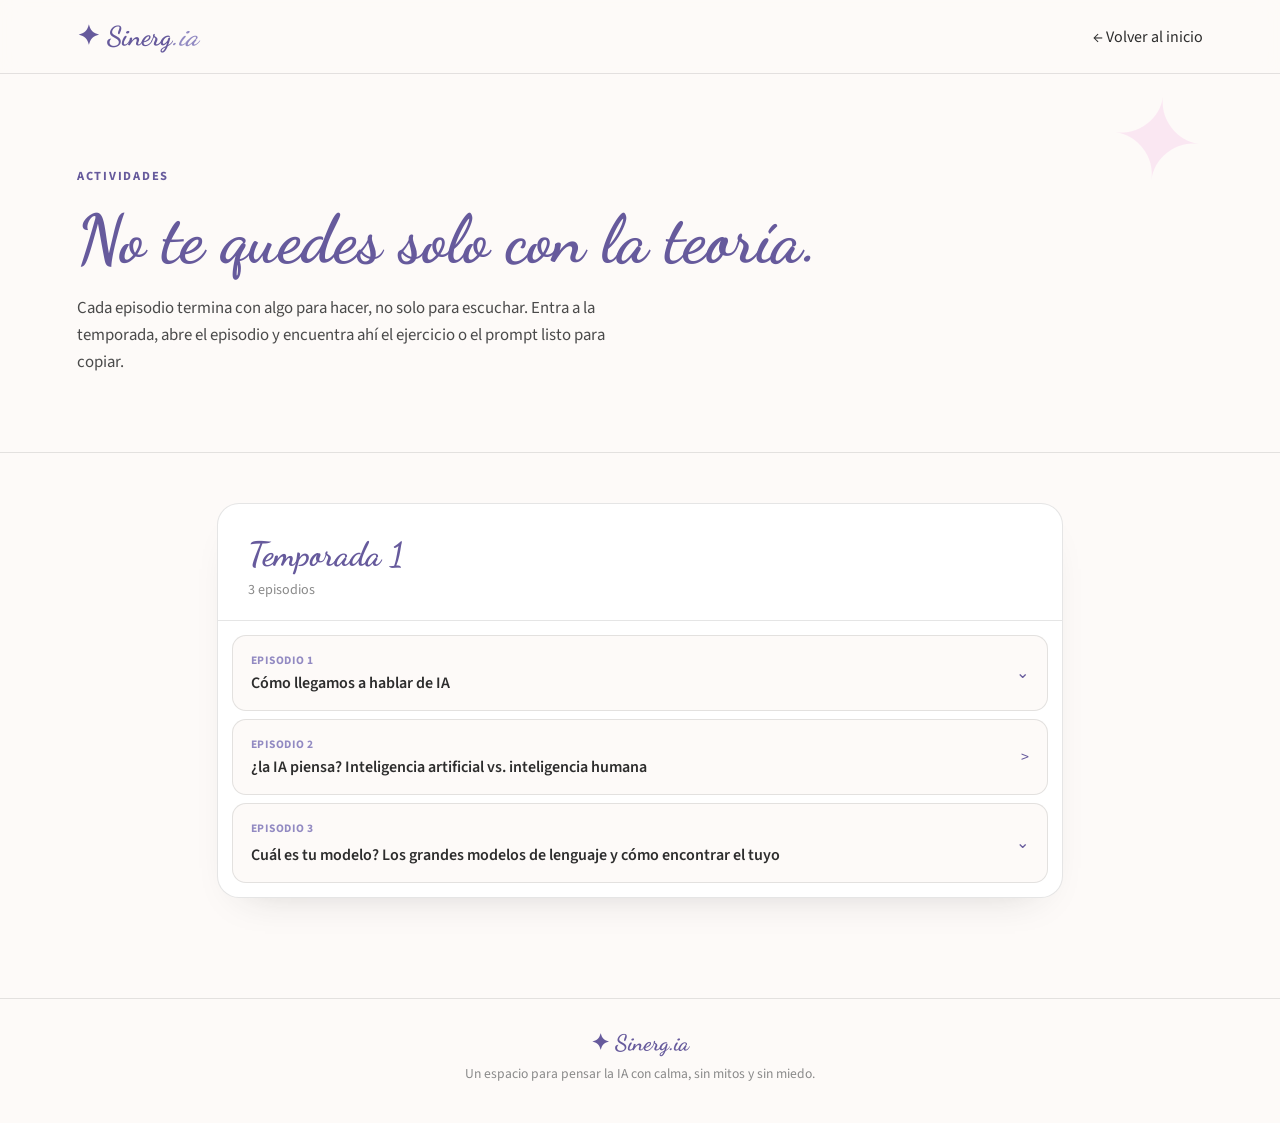
==== actividades/index.html @ cfc90977 "Se agrego episodio T1E3 + Timer Lock" ====
<!DOCTYPE html>
<html lang="es">

<head>
  <meta charset="UTF-8">
  <meta name="viewport" content="width=device-width, initial-scale=1.0">
  <title>Actividades — SINERG.ia</title>
  <meta name="description"
    content="Las actividades prácticas de cada episodio de SINERG.ia: prompts, ejercicios y retos para llevar la IA a tu día a día.">
  <link rel="apple-touch-icon" sizes="180x180" href="/assets/favicon/apple-touch-icon.png">
  <link rel="icon" type="image/png" sizes="32x32" href="/assets/favicon/favicon-32x32.png">
  <link rel="icon" type="image/png" sizes="16x16" href="/assets/favicon/favicon-16x16.png">
  <link rel="manifest" href="/assets/favicon/site.webmanifest">
  <link rel="preconnect" href="https://fonts.googleapis.com">
  <link rel="preconnect" href="https://fonts.gstatic.com" crossorigin>
  <link
    href="https://fonts.googleapis.com/css2?family=Dancing+Script:wght@600;700&family=Source+Sans+3:wght@400;500;600;700&display=swap"
    rel="stylesheet">
  <link rel="stylesheet" href="/css/actividades.css">
  <link rel="stylesheet" href="/css/assets.css">
</head>

<body>

  <header>
    <a href="https://lasinergia.com.co/" class="logo">✦ Sinerg<em>.ia</em></a>
    <div class="navlinks">
      <a href="https://lasinergia.com.co/" class="back">← Volver al inicio</a>
    </div>
  </header>

  <section class="hero">
    <span class="eyebrow">Actividades</span>
    <h1>No te quedes solo con la teoría.</h1>
    <p>Cada episodio termina con algo para hacer, no solo para escuchar. Entra a la temporada, abre el episodio y
      encuentra ahí el ejercicio o el prompt listo para copiar.</p>
  </section>

  <main>
    <div class="season-grid">

      <!-- ============ TEMPORADA 1 ============ -->
      <div class="season">
        <div class="season-head">
          <h2 class="season-title">Temporada 1</h2>
          <span class="season-sub">3 episodios</span>
        </div>

        <ul class="episode-list">

          <!-- Episodio 1 -->
          <li class="episode-item">
            <button class="episode-toggle" onclick="toggleEpisode(this)">
              <span>
                <span class="ep-num">Episodio 1</span>
                <span class="ep-name">Cómo llegamos a hablar de IA</span>
              </span>
              <span class="chev">⌄</span>
            </button>
            <div class="episode-body">
              <div class="episode-inner">
                <span class="activity-label">Actividad práctica</span>

                <ol class="step-list">
                  <li>Abre tu modelo de lenguaje favorito: <strong>ChatGPT</strong> o
                    <strong>Gemini</strong>.
                  </li>
                  <li>Copia el prompt de abajo y pégalo en una conversación nueva.</li>
                  <li>Reemplaza <strong>[lista]</strong> con tus tareas reales de hoy o de la semana.</li>
                  <li>Lee la respuesta y quédate con el orden que te propone: empieza por ahí.</li>
                </ol>

                <div class="tool-row">
                  <!-- ESCONDIDO
                  <a class="tool-chip" href="https://claude.ai/" target="_blank" rel="noopener">
                    <span>
                      <img src="/assets/icons/claude.png" alt="Claude-icon">
                    </span>
                    Claude
                  </a>
                  ESCONDIDO -->

                  <a class="tool-chip" href="https://chatgpt.com/" target="_blank" rel="noopener">
                    <span>
                      <img src="/assets/icons/chatgpt.png" alt="ChatGPT-icon">
                    </span>
                    ChatGPT
                  </a>

                  <a class="tool-chip" href="https://gemini.google.com/" target="_blank" rel="noopener">
                    <span>
                      <img src="/assets/icons/gemini.png" alt="Gemini-icon">
                    </span>
                    Gemini
                  </a>
                </div>

                <div class="prompt-box">
                  <span id="prompt1">Actúa como un asistente que me ayuda a organizar mi día.<br>Estas son mis tareas:
                    <span class="ph">[lista]</span>.<br>Ayúdame a ordenarlas, priorizarlas y simplificarlas.</span>
                  <button class="copy-btn" onclick="copyPrompt('prompt1', this)">Copiar prompt</button>
                </div>

                <p class="hint"><b>Tip:</b> entre más concreta sea tu lista (con tiempos, fechas o lugares), más útil va
                  a ser la respuesta.</p>
              </div>
            </div>
          </li>

          <!-- Episodio 2 (placeholder) -->
          <li class="episode-item">
            <a href="/quiz/">
              <button class="episode-toggle">
                <span>
                  <span class="ep-num">Episodio 2</span>
                  <span class="ep-name">¿la IA piensa? Inteligencia artificial vs. inteligencia humana</span>
                </span>
                <span class="chev">></span>
              </button>
              <div class="episode-body">
                <div class="placeholder-text">La actividad se publica junto con el episodio. Próximamente ✦</div>
              </div>
            </a>
          </li>

          <!-- Episodio 3 (placeholder) -->
          <li class="episode-item" data-release="2026-07-2T10:00:00-03:00">
  <button class="episode-toggle" onclick="toggleEpisode(this)">
    <div class="ep-header-info">
      <div class="ep-title-row">
        <span class="ep-num">Episodio 3</span>
        </div>
        <div>
        <span class="ep-name">Cuál es tu modelo? Los grandes modelos de lenguaje y cómo encontrar el tuyo</span>
      </div>
      <div class="release-subtitle">
      Se desbloquea el <span class="release-date-text">...</span>
      </div>
    </div>
    <span class="chev">⌄</span>
  </button>

  <div class="episode-body">
    <div class="episode-inner">
      <span class="activity-label">Actividad práctica</span>

      <ol class="step-list">
        <li>Abre tu modelo de lenguaje favorito:
          <strong>ChatGPT</strong>,
          <strong>Gemini</strong>,
          <strong>Gemini Notebook</strong>,
          <strong>Claude</strong> o
          <strong>Grok</strong>
        </li>
        <li>Copia el prompt de abajo y pégalo en una conversación nueva.</li>
        <li>Reemplaza <strong>[escribe aquí tu profesión u oficio]</strong> con tu profesión u oficio.</li>
        <li>Lee la respuesta y quédate con el orden que te propone: empieza por ahí.</li>
      </ol>

      <div class="tool-row">
        <a class="tool-chip" href="https://chatgpt.com" target="_blank" rel="noopener">
          <span><img src="/assets/icons/chatgpt.png" alt="ChatGPT-icon"></span> ChatGPT
        </a>
        <a class="tool-chip" href="https://gemini.google.com" target="_blank" rel="noopener">
          <span><img src="/assets/icons/gemini.png" alt="Gemini-icon"></span> Gemini
        </a>
        <a class="tool-chip" href="https://notebooklm.google/?hl=es" target="_blank" rel="noopener">
          <span><img src="/assets/icons/geminiNotebook.png" alt="GeminiNotebook-icon"></span> Gemini Notebook
        </a>
        <a class="tool-chip" href="https://claude.ai" target="_blank" rel="noopener">
          <span><img src="/assets/icons/claude.png" alt="Claude-icon"></span> Claude
        </a>
        <a class="tool-chip" href="https://grok.com" target="_blank" rel="noopener">
          <span><img src="/assets/icons/grok.webp" alt="Grok-icon"></span> Grok
        </a>
      </div>

      <div class="prompt-box">
        <span id="prompt2">Me dedico a
          <span class="ph">[escribe aquí tu profesión u oficio]</span>.
          <p>Quiero entender cómo funcionas y cómo puedo utilizarte de manera responsable, especialmente en situaciones relacionadas con mi trabajo.</p>

          <p>Respóndeme con palabras simples, párrafos cortos y ejemplos cotidianos aplicados, cuando sea posible, a mi profesión. Evita los tecnicismos y desarrolla un máximo de tres ideas por cada pregunta.</p>

          <ol>
            <div>
              <li><p>¿Qué eres exactamente y qué no eres?</p></li>
              <li><p>¿Cuáles son tus principales limitaciones y por qué puedes equivocarte, confundir información o inventar datos?</p></li>
              <li><p>¿Qué aspectos importantes debería revisar en los términos de uso y en la política de privacidad de esta herramienta antes de utilizarla en mi trabajo?</p></li>
            </div>
          </ol>
          <p>
            Organiza toda la respuesta de forma clara y fácil de entender.<br><br>
            Al final, resume lo más importante en cinco ideas clave que cualquier persona debería recordar antes de utilizar una inteligencia artificial.
          </p>
        </span>
        <button class="copy-btn" onclick="copyPrompt('prompt2', this)">Copiar prompt</button>
      </div>

      <p class="hint"><b>Tip:</b> prueba el mismo prompt en varias IA y descubre cuál se adapta mejor a tus necesidades.</p>
    </div>
  </div>
</li>
          <!-- ========== fin Temporada 1 ========== -->

          <!--
      Para una Temporada 2, se duplica todo el bloque <div class="season"> ... </div>
      de arriba, se cambia el título y se agrega sus <li class="episode-item"> con
      la misma estructura que el Episodio 1 :D
    -->

      </div>
  </main>

  <footer>
    <span class="logo">✦ Sinerg.ia</span>
    Un espacio para pensar la IA con calma, sin mitos y sin miedo.
  </footer>

  <script src="/js/script.js"></script>

</body>

</html>
---- css/actividades.css ----
:root{
  --purple:#665a9c;
  --lilac:#928ac2;
  --pink:#f7c4e9;
  --blush:#fbdad2;
  --dark:#2d2d2d;
  --paper:#fdfaf8;
  --line: rgba(45,45,45,0.12);
}
*{box-sizing:border-box;}
html{scroll-behavior:smooth;}
body{
  margin:0;
  background:var(--paper);
  color:var(--dark);
  font-family:'Source Sans 3',sans-serif;
  -webkit-font-smoothing:antialiased;
}
a{color:inherit;text-decoration:none;}

header{
  position:sticky;top:0;z-index:50;
  display:flex;align-items:center;justify-content:space-between;
  padding:20px 6vw;
  background:rgba(253,250,248,0.88);
  backdrop-filter:blur(10px);
  border-bottom:1px solid var(--line);
}
.logo{
  font-family:'Dancing Script',cursive;
  font-size:1.7rem;font-weight:700;color:var(--purple);
}
.logo em{font-style:italic;color:var(--lilac);}
nav a{
  margin-left:28px;font-size:0.92rem;font-weight:600;color:var(--dark);opacity:0.75;
  transition:opacity .2s;
}
nav a:hover{opacity:1;}
.navlinks{display:flex;align-items:center;}
@media (max-width:640px){ .navlinks a:not(.back){display:none;} }

.hero{
  position:relative;
  padding:90px 6vw 60px;
  overflow:hidden;
  border-bottom:1px solid var(--line);
}
.hero::before{
  content:"✦";
  position:absolute;top:-10px;right:6vw;
  font-size:7rem;color:var(--pink);opacity:0.35;
  transform:rotate(8deg);
}
.eyebrow{
  display:inline-block;font-size:0.78rem;letter-spacing:0.14em;text-transform:uppercase;
  color:var(--purple);font-weight:700;margin-bottom:18px;
}
h1{
  font-family:'Dancing Script',cursive;
  font-weight:700;
  font-size:clamp(2.6rem,6vw,4.2rem);
  line-height:1.1;
  max-width:780px;
  margin:0 0 18px;
  color:var(--purple);
}
.hero p{
  max-width:560px;font-size:1.05rem;line-height:1.6;color:#4a4a4a;
}

main{padding:50px 6vw 100px;max-width:1000px;margin:0 auto;}

.season-grid{
  display:grid;
  grid-template-columns:repeat(auto-fit, minmax(260px, 1fr));
  gap:28px;
}

.season{
  background:#fff;
  border:1px solid var(--line);
  border-radius:22px;
  box-shadow:0 18px 40px -28px rgba(45,45,45,0.25);
  overflow:hidden;
}
.season-head{
  padding:30px 30px 20px;
  border-bottom:1px solid var(--line);
}
.season-title{
  font-family:'Dancing Script',cursive;
  font-weight:700;
  font-size:2.1rem;
  color:var(--purple);
  margin:0 0 4px;
}
.season-sub{
  font-size:0.88rem;color:#8a8a8a;
}

.episode-list{
  list-style:none;margin:0;padding:14px;
}
.episode-item{
  border-radius:14px;
  margin-bottom:8px;
}
.episode-item:last-child{margin-bottom:0;}

.episode-toggle{
  width:100%;display:flex;align-items:center;justify-content:space-between;gap:12px;
  background:var(--paper);
  border:1px solid var(--line);
  border-radius:14px;
  padding:16px 18px;
  cursor:pointer;
  font-family:'Source Sans 3',sans-serif;
  text-align:left;
  transition:border-color .2s;
}
.episode-toggle:hover{border-color:var(--purple);}
.episode-toggle .ep-num{
  font-size:0.72rem;font-weight:700;letter-spacing:0.06em;text-transform:uppercase;
  color:var(--lilac);display:block;margin-bottom:3px;
}
.episode-toggle .ep-name{
  font-size:1rem;font-weight:600;color:var(--dark);
}
.episode-toggle .chev{
  font-size:1rem;color:var(--purple);transition:transform .25s;flex-shrink:0;
}
.episode-item.open .episode-toggle .chev{transform:rotate(180deg);}
.episode-item.disabled .episode-toggle{cursor:default;opacity:0.55;}
.episode-item.disabled .episode-toggle:hover{border-color:var(--line);}

.episode-body{
  max-height:0;overflow:hidden;
  transition:max-height .35s ease;
}
.episode-item.open .episode-body{max-height:1400px;}
.episode-inner{padding:20px 18px 6px;}

.activity-label{
  display:inline-flex;align-items:center;gap:8px;
  font-size:0.76rem;font-weight:700;letter-spacing:0.05em;
  color:var(--purple);text-transform:uppercase;margin-bottom:14px;
}
.activity-label::before{content:"◆";font-size:0.65rem;color:var(--pink);}

.step-list{
  list-style:none;margin:0 0 18px;padding:0;
  counter-reset:step;
}
.step-list li{
  counter-increment:step;
  position:relative;padding-left:32px;margin-bottom:11px;
  font-size:0.93rem;line-height:1.55;color:#3a3a3a;
}
.step-list li::before{
  content:counter(step);
  position:absolute;left:0;top:0;
  width:21px;height:21px;border-radius:50%;
  background:var(--blush);color:var(--purple);font-weight:700;font-size:0.75rem;
  display:flex;align-items:center;justify-content:center;
}
.step-list strong{color:var(--dark);}

.tool-row{
  display:flex;gap:8px;flex-wrap:wrap;margin:12px 0 18px;
}
.tool-chip{
  font-size:0.78rem;font-weight:600;padding:6px 13px;border-radius:8px;
  background:#fff;border:1px solid var(--line);
  transition:border-color .2s, transform .15s;
}
.tool-chip:hover{border-color:var(--purple);transform:translateY(-1px);}

.prompt-box{
  position:relative;
  background:linear-gradient(180deg,#2d2d2d,#3a3550);
  color:#f3eef9;
  border-radius:14px;
  padding:22px 22px 20px;
  font-size:0.93rem;line-height:1.6;
}
.prompt-box .ph{color:var(--pink);font-weight:600;}
.copy-btn{
  position:absolute;top:12px;right:12px;
  background:rgba(255,255,255,0.12);
  color:#fff;border:1px solid rgba(255,255,255,0.25);
  font-family:'Source Sans 3',sans-serif;font-size:0.78rem;font-weight:600;
  padding:7px 13px;border-radius:8px;cursor:pointer;
  transition:background .2s;
}
.copy-btn:hover{background:rgba(255,255,255,0.22);}
.copy-btn.copied{background:var(--purple);border-color:var(--purple);}

.hint{margin-top:14px;font-size:0.84rem;color:#6b6b6b;}
.hint b{color:var(--purple);}

.placeholder-text{
  padding:18px 18px 22px;font-size:0.88rem;color:#9a9a9a;
}

footer{
  padding:30px 6vw 40px;text-align:center;border-top:1px solid var(--line);
  font-size:0.85rem;color:#8a8a8a;
}
footer .logo{display:block;margin-bottom:8px;font-size:1.4rem;}

.tool-chip {
  display: inline-flex;
  align-items: center;      /* centra verticalmente */
  justify-content: center;  /* centra horizontalmente */
  gap: 8px;
  text-align: center;
}

.tool-chip span {
  display: flex;
  align-items: center;
  justify-content: center;
}

.tool-chip img {
  width: 32px;
  height: 32px;
  display: block;
}

@media (max-width: 768px) {
  .prompt-box {
    padding-top: 3.5rem; 
  }
}

/* Alineación interna del botón */
.ep-header-info {
  display: flex;
  flex-direction: column;
  align-items: flex-start;
  text-align: left;
  gap: 4px;
}

.ep-title-row {
  display: flex;
  align-items: center;
  flex-wrap: wrap;
  gap: 8px;
}

/* Badge de estado */
.badge-status {
  font-size: 0.75rem;
  background-color: #e53e3e;
  color: #ffffff;
  padding: 2px 8px;
  border-radius: 12px;
  font-weight: 600;
}

/* Subtítulo con fecha de estreno */
.release-subtitle {
  font-size: 0.85rem;
  color: #2d2d2d;
  font-weight: 500;
  margin-top: 2px;
}

/* Comportamiento cuando está DESBLOQUEADO */
.episode-item:not(.locked) .release-subtitle {
  display: none; /* Oculta el mensaje de fecha si ya está disponible */
}

/* Comportamiento cuando está BLOQUEADO (.locked) */
.episode-item.locked .episode-body {
  display: none !important; /* Desactiva/oculta el desplegable */
}

.episode-item.locked .episode-toggle {
  cursor: not-allowed; /* Cambia el cursor si está bloqueado */
  opacity: 0.85;
}

/* Si NO tiene .locked, oculta la leyenda de fecha */
.episode-item:not(.locked) .release-subtitle {
  display: none !important;
}

/* Si TIENE .locked, oculta el contenido interno */
.episode-item.locked .episode-body {
  display: none !important;
}
---- css/assets.css ----
/* ESTE ARCHIVO SOLO SE USA PARA CSS REUTILIZABLE! */

/* --- Boton Especial --- */
.special-btn {
  --h-button: 48px;
  --w-button: 102px;
  --round: 0.75rem;
  cursor: pointer;
  position: relative;
  display: inline-flex;
  align-items: center;
  justify-content: center;
  overflow: hidden;
  transition: all 0.25s ease;
  background: radial-gradient(
      65.28% 65.28% at 50% 100%,
      rgba(223, 113, 255, 0.8) 0%,
      rgba(223, 113, 255, 0) 100%
    ),
    linear-gradient(0deg, #665a9c, #7a5af8);
  border-radius: var(--round);
  border: none;
  outline: none;
  padding: 12px 18px;
  text-decoration: none !important; /* Quita subrayado en el enlace padre */
}

.special-btn::before,
.special-btn::after {
  content: "";
  position: absolute;
  inset: var(--space);
  transition: all 0.5s ease-in-out;
  border-radius: calc(var(--round) - var(--space));
  z-index: 0;
  pointer-events: none; /* Evita que estas capas bloqueen el clic */
}

.special-btn::before {
  --space: 1px;
  background: linear-gradient(
    177.95deg,
    rgba(255, 255, 255, 0.19) 0%,
    rgba(255, 255, 255, 0) 100%
  );
}

.special-btn::after {
  --space: 2px;
  background: radial-gradient(
      65.28% 65.28% at 50% 100%,
      rgba(102, 90, 156, 0.833) 0%,
      rgba(223, 113, 255, 0) 100%
    ),
    linear-gradient(0deg, #665a9c, #928ac2);
}

.special-btn:active {
  transform: scale(0.95);
}

.fold {
  z-index: 1;
  position: absolute;
  top: 0;
  right: 0;
  height: 1rem;
  width: 1rem;
  display: inline-block;
  transition: all 0.5s ease-in-out;
  background: radial-gradient(
    100% 75% at 55%,
    rgba(137, 113, 255, 0.8) 0%,
    rgba(223, 113, 255, 0) 100%
  );
  box-shadow: 0 0 3px black;
  border-bottom-left-radius: 0.5rem;
  border-top-right-radius: var(--round);
  pointer-events: none; /* Evita que la esquina doble bloquee el clic */
}

.fold::after {
  content: "";
  position: absolute;
  top: 0;
  right: 0;
  width: 150%;
  height: 150%;
  transform: rotate(45deg) translateX(0%) translateY(-18px);
  background-color: #e8e8e8;
  pointer-events: none;
}

.special-btn:hover .fold {
  margin-top: -1rem;
  margin-right: -1rem;
}

.points_wrapper {
  overflow: hidden;
  width: 100%;
  height: 100%;
  pointer-events: none; /* Evita que las partículas bloqueen el clic */
  position: absolute;
  z-index: 1;
}

.points_wrapper .point {
  bottom: -10px;
  position: absolute;
  animation: floating-points infinite ease-in-out;
  pointer-events: none;
  width: 2px;
  height: 2px;
  background-color: #fff;
  border-radius: 9999px;
}

@keyframes floating-points {
  0% {
    transform: translateY(0);
  }
  85% {
    opacity: 0;
  }
  100% {
    transform: translateY(-55px);
    opacity: 0;
  }
}

.points_wrapper .point:nth-child(1) { left: 10%; opacity: 1; animation-duration: 2.35s; animation-delay: 0.2s; }
.points_wrapper .point:nth-child(2) { left: 30%; opacity: 0.7; animation-duration: 2.5s; animation-delay: 0.5s; }
.points_wrapper .point:nth-child(3) { left: 25%; opacity: 0.8; animation-duration: 2.2s; animation-delay: 0.1s; }
.points_wrapper .point:nth-child(4) { left: 44%; opacity: 0.6; animation-duration: 2.05s; }
.points_wrapper .point:nth-child(5) { left: 50%; opacity: 1; animation-duration: 1.9s; }
.points_wrapper .point:nth-child(6) { left: 75%; opacity: 0.5; animation-duration: 1.5s; animation-delay: 1.5s; }
.points_wrapper .point:nth-child(7) { left: 88%; opacity: 0.9; animation-duration: 2.2s; animation-delay: 0.2s; }
.points_wrapper .point:nth-child(8) { left: 58%; opacity: 0.8; animation-duration: 2.25s; animation-delay: 0.2s; }
.points_wrapper .point:nth-child(9) { left: 98%; opacity: 0.6; animation-duration: 2.6s; animation-delay: 0.1s; }
.points_wrapper .point:nth-child(10) { left: 65%; opacity: 1; animation-duration: 2.5s; animation-delay: 0.2s; }

.inner {
  z-index: 2;
  gap: 6px;
  position: relative;
  width: 100%;
  color: white;
  display: inline-flex;
  align-items: center;
  justify-content: center;
  font-size: 16px;
  font-weight: 500;
  line-height: 1.5;
  transition: color 0.2s ease-in-out;
  text-decoration: none !important; /* Fuerza la eliminación de cualquier subrayado heredado */
}

.inner svg.icon {
  width: 18px;
  height: 18px;
  transition: fill 0.1s linear;
}

.special-btn:focus svg.icon {
  fill: white;
}

.special-btn:hover svg.icon {
  fill: transparent;
  animation:
    dasharray 1s linear forwards,
    filled 0.1s linear forwards 0.95s;
}

@keyframes dasharray {
  from { stroke-dasharray: 0 0 0 0; }
  to { stroke-dasharray: 68 68 0 0; }
}

@keyframes filled {
  to { fill: white; }
}
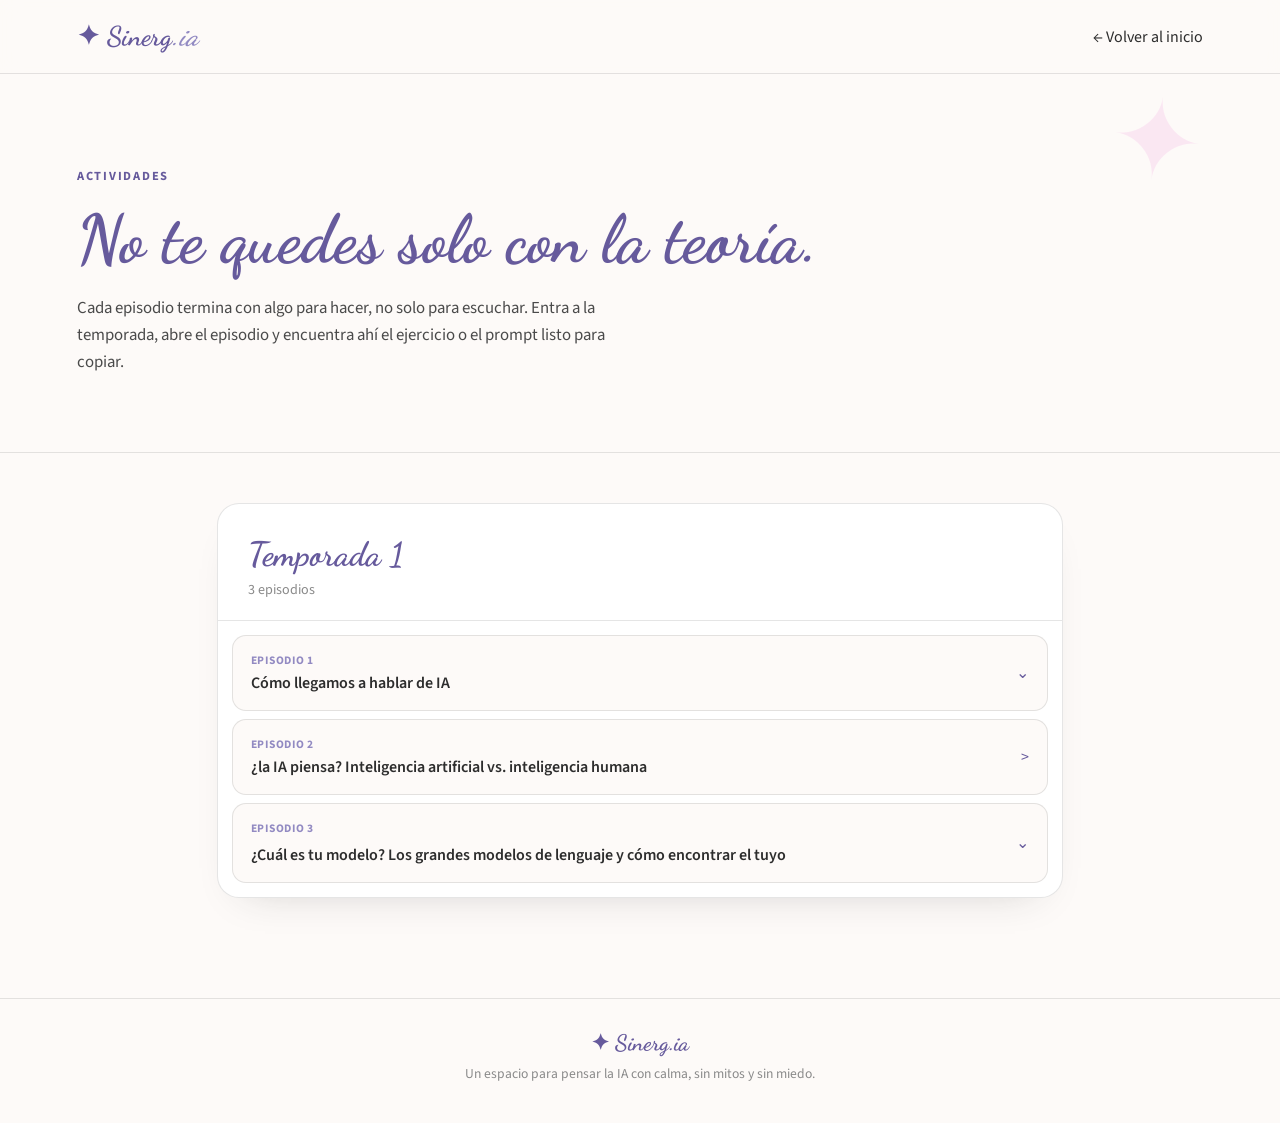
==== commit 3e6df35b: "Fix" ====
--- a/actividades/index.html
+++ b/actividades/index.html
@@ -131,7 +131,7 @@
         <span class="ep-num">Episodio 3</span>
         </div>
         <div>
-        <span class="ep-name">Cuál es tu modelo? Los grandes modelos de lenguaje y cómo encontrar el tuyo</span>
+        <span class="ep-name">¿Cuál es tu modelo? Los grandes modelos de lenguaje y cómo encontrar el tuyo</span>
       </div>
       <div class="release-subtitle">
       Se desbloquea el <span class="release-date-text">...</span>
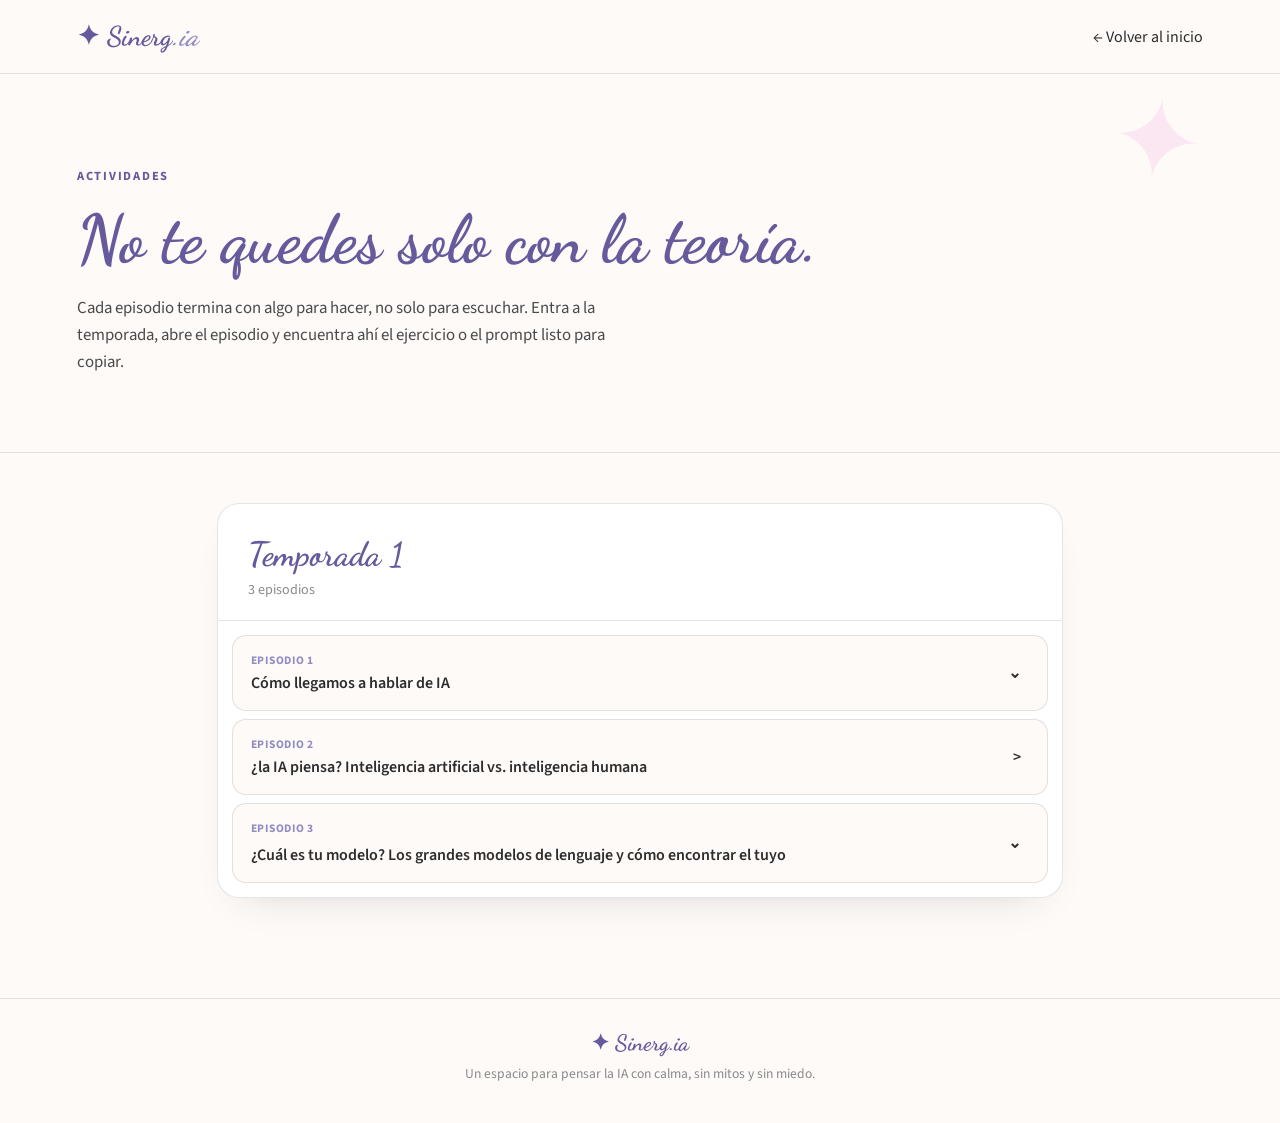
==== commit 2940ac67: "Se agregó un candado cuando el estado es Locked!" ====
--- a/actividades/index.html
+++ b/actividades/index.html
@@ -124,7 +124,7 @@
           </li>
 
           <!-- Episodio 3 (placeholder) -->
-          <li class="episode-item" data-release="2026-07-2T10:00:00-03:00">
+          <li class="episode-item" data-release="2026-07-24T17:00:00-03:00"> <!-- Viernes 24 del 2026 a las 17:00 Argentina GMT -3:00 -->
   <button class="episode-toggle" onclick="toggleEpisode(this)">
     <div class="ep-header-info">
       <div class="ep-title-row">
@@ -137,7 +137,7 @@
       Se desbloquea el <span class="release-date-text">...</span>
       </div>
     </div>
-    <span class="chev">⌄</span>
+    <span class="chev badge-status">...</span>
   </button>
 
   <div class="episode-body">
@@ -153,7 +153,7 @@
           <strong>Grok</strong>
         </li>
         <li>Copia el prompt de abajo y pégalo en una conversación nueva.</li>
-        <li>Reemplaza <strong>[escribe aquí tu profesión u oficio]</strong> con tu profesión u oficio.</li>
+        <li>Reemplaza <strong>[escribe aquí tu profesión u oficio]</strong> con tu profesión u oficio que estás realizando actualmente.</li>
         <li>Lee la respuesta y quédate con el orden que te propone: empieza por ahí.</li>
       </ol>
 
--- a/css/actividades.css
+++ b/css/actividades.css
@@ -128,8 +128,14 @@
 }
 .episode-toggle .chev{
   font-size:1rem;color:var(--purple);transition:transform .25s;flex-shrink:0;
-}
-.episode-item.open .episode-toggle .chev{transform:rotate(180deg);}
+  color: #2d2d2d;
+  padding: 2px 8px;
+  border-radius: 12px;
+  font-weight: 600;
+}
+.episode-item.open:not(.locked) .episode-toggle .chev {
+  transform: rotate(180deg);
+}
 .episode-item.disabled .episode-toggle{cursor:default;opacity:0.55;}
 .episode-item.disabled .episode-toggle:hover{border-color:var(--line);}
 
@@ -253,11 +259,11 @@
 /* Badge de estado */
 .badge-status {
   font-size: 0.75rem;
-  background-color: #e53e3e;
   color: #ffffff;
   padding: 2px 8px;
   border-radius: 12px;
   font-weight: 600;
+  font-variant-emoji: text;
 }
 
 /* Subtítulo con fecha de estreno */
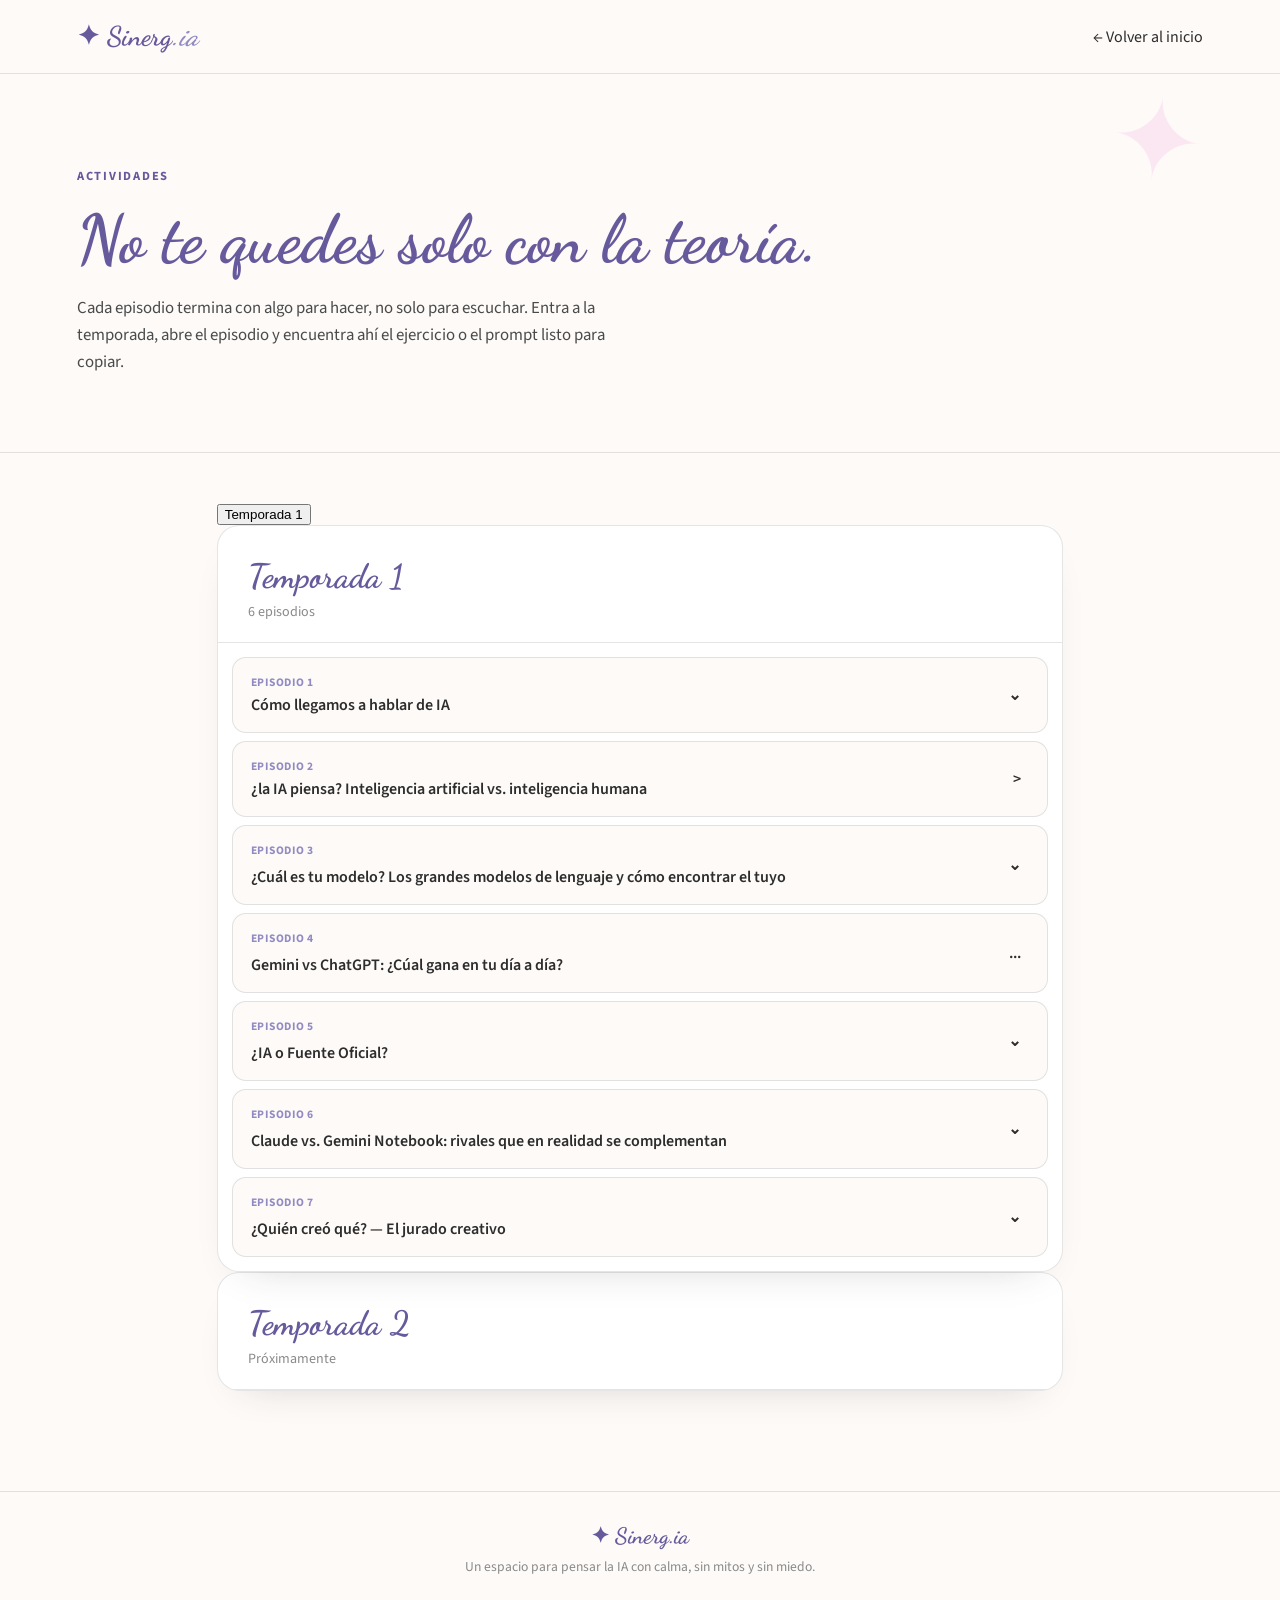
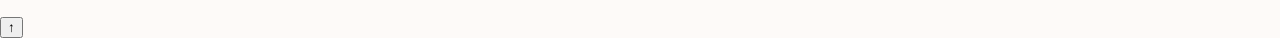
==== commit ef31dccb: "Habilitar Copy con 160620" ====
--- a/actividades/index.html
+++ b/actividades/index.html
@@ -18,6 +18,8 @@
     rel="stylesheet">
   <link rel="stylesheet" href="/css/actividades.css">
   <link rel="stylesheet" href="/css/assets.css">
+  <link rel="stylesheet" href="/css/game.css">
+  <link rel="stylesheet" href="/css/ep7style.css">
 </head>
 
 <body>
@@ -37,15 +39,22 @@
   </section>
 
   <main>
+    <div class="season-tabs">
+      <button class="season-tab active" data-target="season-1">Temporada 1</button>
+      <!--
+      <button class="season-tab" data-target="season-2">Temporada 2</button>
+      -->
+    </div>
+
     <div class="season-grid">
 
-      <!-- ============ TEMPORADA 1 ============ -->
-      <div class="season">
+      <div class="season active-season" id="season-1">
         <div class="season-head">
           <h2 class="season-title">Temporada 1</h2>
-          <span class="season-sub">3 episodios</span>
+          <span class="season-sub">6 episodios</span>
         </div>
 
+        <!-- ============ TEMPORADA 1 ============ -->
         <ul class="episode-list">
 
           <!-- Episodio 1 -->
@@ -124,83 +133,467 @@
           </li>
 
           <!-- Episodio 3 (placeholder) -->
-          <li class="episode-item" data-release="2026-07-24T17:00:00-03:00"> <!-- Viernes 24 del 2026 a las 17:00 Argentina GMT -3:00 -->
-  <button class="episode-toggle" onclick="toggleEpisode(this)">
-    <div class="ep-header-info">
-      <div class="ep-title-row">
-        <span class="ep-num">Episodio 3</span>
-        </div>
-        <div>
-        <span class="ep-name">¿Cuál es tu modelo? Los grandes modelos de lenguaje y cómo encontrar el tuyo</span>
-      </div>
-      <div class="release-subtitle">
-      Se desbloquea el <span class="release-date-text">...</span>
-      </div>
-    </div>
-    <span class="chev badge-status">...</span>
-  </button>
-
-  <div class="episode-body">
-    <div class="episode-inner">
-      <span class="activity-label">Actividad práctica</span>
-
-      <ol class="step-list">
-        <li>Abre tu modelo de lenguaje favorito:
-          <strong>ChatGPT</strong>,
-          <strong>Gemini</strong>,
-          <strong>Gemini Notebook</strong>,
-          <strong>Claude</strong> o
-          <strong>Grok</strong>
-        </li>
-        <li>Copia el prompt de abajo y pégalo en una conversación nueva.</li>
-        <li>Reemplaza <strong>[escribe aquí tu profesión u oficio]</strong> con tu profesión u oficio que estás realizando actualmente.</li>
-        <li>Lee la respuesta y quédate con el orden que te propone: empieza por ahí.</li>
-      </ol>
-
-      <div class="tool-row">
-        <a class="tool-chip" href="https://chatgpt.com" target="_blank" rel="noopener">
-          <span><img src="/assets/icons/chatgpt.png" alt="ChatGPT-icon"></span> ChatGPT
-        </a>
-        <a class="tool-chip" href="https://gemini.google.com" target="_blank" rel="noopener">
-          <span><img src="/assets/icons/gemini.png" alt="Gemini-icon"></span> Gemini
-        </a>
-        <a class="tool-chip" href="https://notebooklm.google/?hl=es" target="_blank" rel="noopener">
-          <span><img src="/assets/icons/geminiNotebook.png" alt="GeminiNotebook-icon"></span> Gemini Notebook
-        </a>
-        <a class="tool-chip" href="https://claude.ai" target="_blank" rel="noopener">
-          <span><img src="/assets/icons/claude.png" alt="Claude-icon"></span> Claude
-        </a>
-        <a class="tool-chip" href="https://grok.com" target="_blank" rel="noopener">
-          <span><img src="/assets/icons/grok.webp" alt="Grok-icon"></span> Grok
-        </a>
-      </div>
-
-      <div class="prompt-box">
-        <span id="prompt2">Me dedico a
-          <span class="ph">[escribe aquí tu profesión u oficio]</span>.
-          <p>Quiero entender cómo funcionas y cómo puedo utilizarte de manera responsable, especialmente en situaciones relacionadas con mi trabajo.</p>
-
-          <p>Respóndeme con palabras simples, párrafos cortos y ejemplos cotidianos aplicados, cuando sea posible, a mi profesión. Evita los tecnicismos y desarrolla un máximo de tres ideas por cada pregunta.</p>
-
-          <ol>
-            <div>
-              <li><p>¿Qué eres exactamente y qué no eres?</p></li>
-              <li><p>¿Cuáles son tus principales limitaciones y por qué puedes equivocarte, confundir información o inventar datos?</p></li>
-              <li><p>¿Qué aspectos importantes debería revisar en los términos de uso y en la política de privacidad de esta herramienta antes de utilizarla en mi trabajo?</p></li>
+          <li class="episode-item" data-release="2026-07-24T17:00:00-03:00">
+            <!-- Viernes 24 del 2026 a las 17:00 Argentina GMT -3:00 -->
+            <button class="episode-toggle" onclick="toggleEpisode(this)">
+              <div class="ep-header-info">
+                <div class="ep-title-row">
+                  <span class="ep-num">Episodio 3</span>
+                </div>
+                <div>
+                  <span class="ep-name">¿Cuál es tu modelo? Los grandes modelos de lenguaje y cómo encontrar el
+                    tuyo</span>
+                </div>
+                <div class="release-subtitle">
+                  Se desbloquea el <span class="release-date-text">...</span>
+                </div>
+              </div>
+              <span class="chev badge-status">...</span>
+            </button>
+
+            <div class="episode-body">
+              <div class="episode-inner">
+                <span class="activity-label">Actividad práctica</span>
+
+                <ol class="step-list">
+                  <li>Abre tu modelo de lenguaje favorito:
+                    <strong>ChatGPT</strong>,
+                    <strong>Gemini</strong>,
+                    <strong>Gemini Notebook</strong>,
+                    <strong>Claude</strong> o
+                    <strong>Grok</strong>
+                  </li>
+                  <li>Copia el prompt de abajo y pégalo en una conversación nueva.</li>
+                  <li>Reemplaza <strong>[escribe aquí tu profesión u oficio]</strong> con tu profesión u oficio que
+                    estás realizando actualmente.</li>
+                  <li>Lee la respuesta y quédate con el orden que te propone: empieza por ahí.</li>
+                </ol>
+
+                <div class="tool-row">
+                  <a class="tool-chip" href="https://chatgpt.com" target="_blank" rel="noopener">
+                    <span><img src="/assets/icons/chatgpt.png" alt="ChatGPT-icon"></span> ChatGPT
+                  </a>
+                  <a class="tool-chip" href="https://gemini.google.com" target="_blank" rel="noopener">
+                    <span><img src="/assets/icons/gemini.png" alt="Gemini-icon"></span> Gemini
+                  </a>
+                  <a class="tool-chip" href="https://notebooklm.google/?hl=es" target="_blank" rel="noopener">
+                    <span><img src="/assets/icons/geminiNotebook.png" alt="GeminiNotebook-icon"></span> Gemini Notebook
+                  </a>
+                  <a class="tool-chip" href="https://claude.ai" target="_blank" rel="noopener">
+                    <span><img src="/assets/icons/claude.png" alt="Claude-icon"></span> Claude
+                  </a>
+                  <a class="tool-chip" href="https://grok.com" target="_blank" rel="noopener">
+                    <span><img src="/assets/icons/grok.webp" alt="Grok-icon"></span> Grok
+                  </a>
+                </div>
+
+                <div class="prompt-box">
+                  <span id="prompt2">Me dedico a
+                    <span class="ph">[escribe aquí tu profesión u oficio]</span>.
+                    <p>Quiero entender cómo funcionas y cómo puedo utilizarte de manera responsable, especialmente en
+                      situaciones relacionadas con mi trabajo.</p>
+
+                    <p>Respóndeme con palabras simples, párrafos cortos y ejemplos cotidianos aplicados, cuando sea
+                      posible, a mi profesión. Evita los tecnicismos y desarrolla un máximo de tres ideas por cada
+                      pregunta.</p>
+
+                    <ol>
+                      <div>
+                        <li>
+                          <p>¿Qué eres exactamente y qué no eres?</p>
+                        </li>
+                        <li>
+                          <p>¿Cuáles son tus principales limitaciones y por qué puedes equivocarte, confundir
+                            información o inventar datos?</p>
+                        </li>
+                        <li>
+                          <p>¿Qué aspectos importantes debería revisar en los términos de uso y en la política de
+                            privacidad de esta herramienta antes de utilizarla en mi trabajo?</p>
+                        </li>
+                      </div>
+                    </ol>
+                    <p>
+                      Organiza toda la respuesta de forma clara y fácil de entender.<br><br>
+                      Al final, resume lo más importante en cinco ideas clave que cualquier persona debería recordar
+                      antes de utilizar una inteligencia artificial.
+                    </p>
+                  </span>
+                  <button class="copy-btn" onclick="copyPrompt('prompt2', this)">Copiar prompt</button>
+                </div>
+
+                <p class="hint"><b>Tip:</b> prueba el mismo prompt en varias IA y descubre cuál se adapta mejor a tus
+                  necesidades.</p>
+              </div>
             </div>
-          </ol>
-          <p>
-            Organiza toda la respuesta de forma clara y fácil de entender.<br><br>
-            Al final, resume lo más importante en cinco ideas clave que cualquier persona debería recordar antes de utilizar una inteligencia artificial.
-          </p>
-        </span>
-        <button class="copy-btn" onclick="copyPrompt('prompt2', this)">Copiar prompt</button>
-      </div>
-
-      <p class="hint"><b>Tip:</b> prueba el mismo prompt en varias IA y descubre cuál se adapta mejor a tus necesidades.</p>
-    </div>
-  </div>
-</li>
+          </li>
+
+          <!-- Episodio T1E4-->
+          <li class="episode-item">
+            <button class="episode-toggle" onclick="toggleEpisode(this)">
+              <div class="ep-header-info">
+                <div class="ep-title-row">
+                  <span class="ep-num">Episodio 4</span>
+                </div>
+                <div>
+                  <span class="ep-name">Gemini vs ChatGPT: ¿Cúal gana en tu día a día?</span>
+                </div>
+                <div class="release-subtitle">
+                  Se desbloquea el <span class="release-date-text">...</span>
+                </div>
+              </div>
+              <span class="chev badge-status">...</span>
+            </button>
+
+            <div class="episode-body">
+              <div class="episode-inner game-inner">
+                <span class="activity-label">Actividad práctica</span>
+
+                <h3>¿ChatGPT o Gemini?</h3>
+                <p>Conecta cada situación con la IA que mejor corresponde según aprendido en el episodio.</p>
+
+                <div class="episode-game-wrapper" id="game-container-e4">
+
+                  <div class="cable-screen reg-screen">
+                    <div class="cable-reg-card">
+                      <div class="reg-icon">✨</div>
+                      <h2>¡A jugar! Descubre tu puntaje</h2>
+                      <p class="reg-subtitle">Primero ingresa tus datos aquí:</p>
+
+                      <form class="reg-form">
+                        <div class="input-group">
+                          <label>Nombre / Apodo <span class="required">*</span></label>
+                          <input type="text" class="user-name input-field" placeholder="Ej: Yani" required>
+                        </div>
+                        <div class="input-group">
+                          <label>País <span class="required">*</span></label>
+                          <input type="text" class="user-country input-field" placeholder="Ej: Colombia" required>
+                        </div>
+                        <div class="input-group">
+                          <label>Correo Electrónico <span class="optional">(Opcional)</span></label>
+                          <input type="email" class="user-email input-field" placeholder="tu@email.com">
+                        </div>
+                        <button type="submit" class="btn-start-game">🚀 Comenzar a jugar</button>
+                      </form>
+                    </div>
+                  </div>
+
+                  <div class="cable-screen game-screen" style="display: none;">
+                    <div class="cable-header">
+                      <div class="stat-badge">👤 <span class="player-display">---</span></div>
+                      <div class="stat-badge">⏱️ <span class="cable-timer">00:00</span></div>
+                      <div class="stat-badge">🎯 Intentos: <strong class="cable-attempts">0</strong></div>
+                      <div class="stat-badge">🔌 Conexiones: <strong class="cable-matches">0 / 0</strong></div>
+                    </div>
+
+                    <p class="cable-instructions">
+                      ✨ <strong>Arrastra la bolita</strong> o haz <strong>clic en una pregunta y luego en su
+                        respuesta</strong> para conectarlas.
+                    </p>
+
+                    <div class="cable-board">
+                      <svg class="cable-svg-layer">
+                        <path class="temp-cable" fill="none" stroke="#c084fc" stroke-width="4" stroke-dasharray="6,6"
+                          style="display:none;"></path>
+                      </svg>
+                      <div class="cable-column col-questions"></div>
+                      <div class="cable-column col-answers"></div>
+                    </div>
+                  </div>
+
+                  <div class="cable-modal-overlay">
+                    <div class="cable-modal-card">
+                      <div class="modal-icon">🎉</div>
+                      <h2>¡Conexiones Completadas!</h2>
+                      <p class="sheets-status-text">Guardando tus resultados...</p>
+
+                      <div class="modal-score-grid">
+                        <div class="score-box"><span>Puntaje Final</span><strong class="purple-text final-score"
+                            style="color: #9333ea">0
+                            PTS</strong></div>
+                        <div class="score-box"><span>Precisión</span><strong class="final-accuracy">0%</strong></div>
+                        <div class="score-box"><span>Tiempo</span><strong class="final-time">00:00</strong></div>
+                        <div class="score-box"><span>Intentos</span><strong class="final-attempts">0</strong></div>
+                      </div>
+
+                      <button class="btn-restart">🔄 Jugar de nuevo</button>
+                    </div>
+                  </div>
+
+                </div>
+          </li>
+
+          <!-- Episodio T1E5-->
+          <li class="episode-item" data-release="2026-07-24T17:00:00-03:00">
+            <button class="episode-toggle" onclick="toggleEpisode(this)">
+              <div class="ep-header-info">
+                <div class="ep-title-row">
+                  <span class="ep-num">Episodio 5</span>
+                </div>
+                <div>
+                  <span class="ep-name">¿IA o Fuente Oficial?</span>
+                </div>
+                <div class="release-subtitle">
+                  Se desbloquea el <span class="release-date-text">...</span>
+                </div>
+              </div>
+              <span class="chev badge-status">...</span>
+            </button>
+
+            <div class="episode-body">
+              <div class="episode-inner">
+                <span class="activity-label">Actividad práctica</span>
+                <div class="sinergia-quiz-ep6" id="sq5-root">
+                  <p class="sq5-subtitle">8 situaciones reales. Decide a quién le preguntas: a la inteligencia
+                    artificial o a una fuente oficial.</p>
+
+                  <div class="sq5-progress-track">
+                    <div class="sq5-progress-fill" id="sq5-progressFill"></div>
+                  </div>
+                  <div class="sq5-progress-label">
+                    <span id="sq5-progressText">Pregunta 1 de 8</span>
+                    <span id="sq5-scoreText">Aciertos: 0</span>
+                  </div>
+
+                  <div class="sq5-card">
+                    <div class="sq5-body" id="sq5-body">
+                      <div class="sq5-qtag" id="sq5-qTag">Situación 1</div>
+                      <p class="sq5-scenario" id="sq5-scenarioText"></p>
+                      <div class="sq5-options" id="sq5-optionsWrap"></div>
+                      <div class="sq5-explanation" id="sq5-explanationBox"></div>
+                      <div class="sq5-next-wrap">
+                        <button class="sq5-next-btn" id="sq5-nextBtn">Siguiente →</button>
+                      </div>
+                    </div>
+
+                    <div class="sq5-results" id="sq5-resultsWrap">
+                      <div class="sq5-score-ring" id="sq5-scoreRing" style="--sq5-pct:0"><span
+                          id="sq5-scoreRingText">0/8</span></div>
+                      <h2 id="sq5-resultTitle">¿Cómo te fue?</h2>
+                      <p class="sq5-result-copy" id="sq5-resultCopy"></p>
+                      <div class="sq5-rule-box">
+                        <p class="sq5-rule-line">"La IA organiza. La fuente oficial confirma."</p>
+                        <p class="sq5-rule-sub">La inteligencia artificial puede ayudarte a resumir, traducir, organizar
+                          y comunicar información más rápido. Pero cuando necesitas confirmar qué está ocurriendo
+                          realmente, las autoridades y fuentes oficiales siguen teniendo la última palabra.</p>
+                      </div>
+                      <button class="sq5-restart-btn" id="sq5-restartBtn">↺ Jugar de nuevo</button>
+                    </div>
+                  </div>
+                </div>
+              </div>
+            </div>
+          </li>
+
+          <!-- Episodio T1E6 -->
+          <li class="episode-item" data-release="2026-08-21T17:00:00-03:00">
+            <button class="episode-toggle" onclick="toggleEpisode(this)">
+              <div class="ep-header-info">
+                <div class="ep-title-row">
+                  <span class="ep-num">Episodio 6</span>
+                </div>
+                <div>
+                  <span class="ep-name">Claude vs. Gemini Notebook: rivales que en realidad se complementan</span>
+                </div>
+                <div class="release-subtitle">
+                  Se desbloquea el <span class="release-date-text">...</span>
+                </div>
+              </div>
+              <span class="chev badge-status">...</span>
+            </button>
+
+            <div class="episode-body">
+              <div class="episode-inner">
+                <span class="activity-label">Actividad práctica</span>
+
+                <div class="episode-game-wrapper" id="game-container-e6">
+
+                  <div class="cable-screen reg-screen">
+                    <div class="cable-reg-card">
+                      <div class="reg-icon">✨</div>
+                      <h2>¡A jugar! Descubre tu puntaje</h2>
+                      <p class="reg-subtitle">Ingresa tus datos antes de conectar los cables en SINERG.ia</p>
+
+                      <form class="reg-form">
+                        <div class="input-group">
+                          <label>Nombre / Apodo <span class="required">*</span></label>
+                          <input type="text" class="user-name input-field" placeholder="Ej: Mari" required>
+                        </div>
+                        <div class="input-group">
+                          <label>País <span class="required">*</span></label>
+                          <input type="text" class="user-country input-field" placeholder="Ej: Argentina" required>
+                        </div>
+                        <div class="input-group">
+                          <label>Correo Electrónico <span class="optional">(Opcional)</span></label>
+                          <input type="email" class="user-email input-field" placeholder="tu@email.com">
+                        </div>
+                        <button type="submit" class="btn-start-game">🚀 Comenzar a jugar</button>
+                      </form>
+                    </div>
+                  </div>
+
+                  <div class="cable-screen game-screen" style="display: none;">
+                    <div class="cable-header">
+                      <div class="stat-badge">👤 <span class="player-display">---</span></div>
+                      <div class="stat-badge">⏱️ <span class="cable-timer">00:00</span></div>
+                      <div class="stat-badge">🎯 Intentos: <strong class="cable-attempts">0</strong></div>
+                      <div class="stat-badge">🔌 Conexiones: <strong class="cable-matches">0 / 0</strong></div>
+                    </div>
+
+                    <p class="cable-instructions">
+                      ✨ <strong>Arrastra la bolita</strong> o haz <strong>clic en una pregunta y luego en su
+                        respuesta</strong> para conectarlas.
+                    </p>
+
+                    <div class="cable-board">
+                      <svg class="cable-svg-layer">
+                        <path class="temp-cable" fill="none" stroke="#c084fc" stroke-width="4" stroke-dasharray="6,6"
+                          style="display:none;"></path>
+                      </svg>
+                      <div class="cable-column col-questions"></div>
+                      <div class="cable-column col-answers"></div>
+                    </div>
+                  </div>
+
+                  <div class="cable-modal-overlay">
+                    <div class="cable-modal-card">
+                      <div class="modal-icon">🎉</div>
+                      <h2>¡Conexiones Completadas!</h2>
+                      <p class="sheets-status-text">Guardando tus resultados...</p>
+
+                      <div class="modal-score-grid">
+                        <div class="score-box"><span>Puntaje Final</span><strong class="purple-text final-score"
+                            style="color: #9333ea">0
+                            PTS</strong></div>
+                        <div class="score-box"><span>Precisión</span><strong class="final-accuracy">0%</strong></div>
+                        <div class="score-box"><span>Tiempo</span><strong class="final-time">00:00</strong></div>
+                        <div class="score-box"><span>Intentos</span><strong class="final-attempts">0</strong></div>
+                      </div>
+
+                      <button class="btn-restart">🔄 Jugar de nuevo</button>
+                    </div>
+                  </div>
+
+                </div>
+          </li>
+
+          <!-- Episodio T1E7 -->
+          <li class="episode-item" data-release="2026-08-28T17:00:00-03:00">
+            <button class="episode-toggle" onclick="toggleEpisode(this)">
+              <div class="ep-header-info">
+                <div class="ep-title-row">
+                  <span class="ep-num">Episodio 7</span>
+                </div>
+                <div>
+                  <span class="ep-name">¿Quién creó qué? — El jurado creativo</span>
+                </div>
+                <div class="release-subtitle">
+                  Se desbloquea el <span class="release-date-text">...</span>
+                </div>
+              </div>
+              <span class="chev badge-status">...</span>
+            </button>
+
+            <div class="episode-body">
+              <div class="episode-inner">
+                <span class="activity-label">Actividad práctica</span>
+
+                <ol class="step-list">
+                  <li><strong>Lee el caso:</strong> Te mostraremos 8 escenarios donde la IA participó en la generación
+                    de una idea, imagen o texto.</li>
+                  <li><strong>Analiza el proceso:</strong> Revisa la situación inicial y el prompt que se utilizó.
+                  </li>
+                  <li><strong>Toma tu decisión:</strong> Vota dónde crees que estuvo realmente el aporte humano en
+                    cada caso.</li>
+                  <li><strong>Descubre tu resultado:</strong> Al finalizar, verás qué tan afinado está tu criterio
+                    como jurado creativo.</li>
+                </ol>
+
+
+                <!-- INICIO DEL JUEGO: ¿QUIÉN CREÓ QUÉ? -->
+                <div class="stage stage--embedded">
+
+                  <!-- INTRO -->
+                  <section class="screen screen--intro is-active" id="screen-intro">
+                    <div class="diamond-field" aria-hidden="true">
+                      <span class="drift d1">◆</span>
+                      <span class="drift d2">✦</span>
+                      <span class="drift d3">◆</span>
+                      <span class="drift d4">✦</span>
+                    </div>
+                    <p class="eyebrow">Episodio 07 · SINERG.ia</p>
+                    <h1 class="intro-title">¿Quién creó<br>qué?</h1>
+                    <p class="intro-lede">Tú eres el jurado creativo.</p>
+                    <p class="intro-body">
+                      La IA puede generar una imagen, escribir un texto o transformar una idea.
+                      Pero la pregunta importante es otra: <em>¿dónde estuvo realmente el aporte humano?</em>
+                    </p>
+                    <p class="intro-body intro-body--tight">
+                      Te mostraremos 8 casos. Analiza el proceso, toma una decisión y descubre
+                      qué tan fácil —o difícil— es determinar quién creó qué.
+                    </p>
+                    <button class="btn btn--primary" id="btn-start">Empezar el caso</button>
+                  </section>
+
+                  <!-- QUIZ -->
+                  <section class="screen screen--quiz" id="screen-quiz">
+                    <div class="progress" id="progress" aria-hidden="true"></div>
+
+                    <div class="case-card">
+                      <p class="case-label" id="case-label">Caso 01</p>
+                      <h2 class="case-title" id="case-title"></h2>
+                      <div class="case-scenario" id="case-scenario"></div>
+                      <p class="case-prompt" id="case-prompt"></p>
+                      <div class="options" id="options"></div>
+
+                      <div class="verdict" id="verdict">
+                        <div class="verdict-seal" aria-hidden="true">
+                          <span class="verdict-seal-mark">◆</span>
+                        </div>
+                        <p class="verdict-kicker">Veredicto</p>
+                        <div class="verdict-text" id="verdict-text"></div>
+                        <p class="verdict-note" id="verdict-note"></p>
+                        <button class="btn btn--primary" id="btn-next">Siguiente caso →</button>
+                      </div>
+                    </div>
+                  </section>
+
+                  <!-- RESULT -->
+                  <section class="screen screen--result" id="screen-result">
+                    <div class="diamond-field" aria-hidden="true">
+                      <span class="drift d1">✦</span>
+                      <span class="drift d2">◆</span>
+                    </div>
+                    <p class="eyebrow">Tu resultado</p>
+                    <p class="result-emoji" id="result-emoji"></p>
+                    <h2 class="result-title" id="result-title"></h2>
+                    <p class="result-score" id="result-score"></p>
+                    <div class="result-body" id="result-body"></div>
+
+                    <div class="insight">
+                      <p class="insight-kicker">Insight SINERG.ia ✦</p>
+                      <p class="insight-text">
+                        Una inteligencia artificial puede participar en una creación. Puede generar.
+                        Puede sugerir. Puede transformar. Puede incluso dejar señales de que estuvo ahí.
+                      </p>
+                      <p class="insight-text">
+                        Pero ninguna de esas cosas responde por sí sola: quién tuvo la idea, quién tomó
+                        las decisiones, quién transformó el resultado y dónde estuvo realmente el aporte humano.
+                      </p>
+                      <p class="insight-signature">La IA no nos reemplaza. Nos potencia.</p>
+                    </div>
+
+                    <div class="result-actions">
+                      <button class="btn btn--primary" id="btn-share">Compartir mi resultado</button>
+                      <button class="btn btn--ghost" id="btn-restart">Repetir el cuestionario</button>
+                    </div>
+                  </section>
+
+                </div>
+                <!-- FIN DEL JUEGO -->
+
+              </div>
+            </div>
+          </li>
           <!-- ========== fin Temporada 1 ========== -->
 
           <!--
@@ -208,8 +601,16 @@
       de arriba, se cambia el título y se agrega sus <li class="episode-item"> con
       la misma estructura que el Episodio 1 :D
     -->
-
+        </ul>
       </div>
+    </div>
+    <div class="season" id="season-2">
+      <div class="season-head">
+        <h2 class="season-title">Temporada 2</h2>
+        <span class="season-sub">Próximamente</span>
+      </div>
+    </div>
+
   </main>
 
   <footer>
@@ -218,7 +619,248 @@
   </footer>
 
   <script src="/js/script.js"></script>
-
+  <script src="/js/game.js"></script>
+  <script>
+    document.addEventListener("DOMContentLoaded", () => {
+      // Inicialización Episodio 4
+      new CableMatchingGame({
+        containerId: "game-container-e4",
+        episodeId: "T1E4",
+        pairs: [
+          { id: 1, q: "Bajar el tono en un mensaje importante", a: "Calidez conversacional", ai: "ChatGPT" },
+          { id: 2, q: "Propuesta de patrocinio en Slides, Drive y Sheets", a: "Integrado a Google Workspace", ai: "Gemini" },
+          { id: 3, q: "Dato de tarifas actualizadas", a: "Conectado a búsqueda actual", ai: "Gemini" },
+          { id: 4, q: "Cambiar el cielo de una foto", a: "Genera imágenes con calidad", ai: "ChatGPT" }
+        ]
+      });
+
+      /* Inicializacion Episodio 5 */
+      (function () {
+        var questions = [
+          {
+            text: "“Quiero saber si mañana va a ocurrir otro terremoto.”",
+            options: ["Inteligencia Artificial", "Fuente Oficial"],
+            correct: 1,
+            explanation: "La IA no puede predecir cuándo ocurrirá un terremoto. Para información sísmica y comunicados debes consultar organismos oficiales."
+          },
+          {
+            text: "“Tengo un comunicado oficial sobre la emergencia, pero no entiendo algunas palabras.”",
+            options: ["Inteligencia Artificial", "Fuente Oficial"],
+            correct: 0,
+            explanation: "Puedes darle a la IA el comunicado ya verificado y pedirle que lo explique de forma sencilla, sin agregar información externa."
+          },
+          {
+            text: "“Necesitamos crear rápidamente una publicación para encontrar una mascota perdida.”",
+            options: ["Inteligencia Artificial", "Fuente Oficial"],
+            correct: 0,
+            explanation: "La IA puede ayudarte a organizar los datos, redactar el aviso y adaptarlo para Instagram o WhatsApp. Utiliza siempre fotografías y datos reales de la mascota."
+          },
+          {
+            text: "“Me llegó un audio de WhatsApp diciendo que viene una emergencia mucho peor.”",
+            options: ["Inteligencia Artificial", "Fuente Oficial"],
+            correct: 1,
+            explanation: "Antes de reenviar, verifica si existe información publicada por las autoridades correspondientes."
+          },
+          {
+            text: "“Necesito saber si actualmente hay una alerta meteorológica en mi ciudad.”",
+            options: ["Inteligencia Artificial", "Fuente Oficial"],
+            correct: 1,
+            explanation: "Las alertas vigentes deben comprobarse directamente con el organismo meteorológico o de gestión del riesgo correspondiente."
+          },
+          {
+            text: "“Tengo recomendaciones oficiales para una emergencia y quiero convertirlas en un checklist sencillo para mi familia.”",
+            options: ["Inteligencia Artificial", "Fuente Oficial"],
+            correct: 0,
+            explanation: "La IA puede reorganizar información oficial que tú le proporciones para hacerla más clara y práctica."
+          },
+          {
+            text: "“Vi una fotografía en redes que supuestamente muestra los daños de la emergencia y quiero saber si realmente corresponde a lo que está pasando.”",
+            options: ["Inteligencia Artificial", "Fuente Oficial"],
+            correct: 1,
+            explanation: "No deberías confiar únicamente en una IA para confirmar la autenticidad o contexto de una imagen. Busca publicaciones oficiales y medios confiables que permitan verificarla."
+          },
+          {
+            text: "“Necesitamos publicar rápidamente información sobre una persona desaparecida después de una emergencia.”",
+            options: ["Inteligencia Artificial", "Fuente Oficial"],
+            correct: 0,
+            explanation: "La IA puede ayudarte a organizar nombre, edad, último lugar donde fue vista, descripción y contacto en diferentes formatos. Nunca uses IA para modificar o inventar la apariencia de la persona: utiliza fotografía e información reales y verificadas."
+          }
+        ];
+
+        var current = 0, score = 0, answered = false;
+
+        var qTag = document.getElementById('sq5-qTag');
+        var scenarioText = document.getElementById('sq5-scenarioText');
+        var optionsWrap = document.getElementById('sq5-optionsWrap');
+        var explanationBox = document.getElementById('sq5-explanationBox');
+        var nextBtn = document.getElementById('sq5-nextBtn');
+        var progressFill = document.getElementById('sq5-progressFill');
+        var progressText = document.getElementById('sq5-progressText');
+        var scoreText = document.getElementById('sq5-scoreText');
+        var body = document.getElementById('sq5-body');
+        var resultsWrap = document.getElementById('sq5-resultsWrap');
+
+        function renderQuestion() {
+          answered = false;
+          var q = questions[current];
+          qTag.textContent = "Situación " + (current + 1);
+          scenarioText.textContent = q.text;
+          optionsWrap.innerHTML = "";
+          explanationBox.classList.remove('show');
+          explanationBox.innerHTML = "";
+          nextBtn.classList.remove('show');
+
+          q.options.forEach(function (optLabel, idx) {
+            var btn = document.createElement('button');
+            btn.className = 'sq5-opt';
+            btn.innerHTML = '<span class="sq5-opt-icon"></span><span>' + optLabel + '</span>';
+            btn.addEventListener('click', function () { selectAnswer(idx, btn); });
+            optionsWrap.appendChild(btn);
+          });
+
+          progressFill.style.width = ((current / questions.length) * 100 + (100 / questions.length)) + "%";
+          progressText.textContent = "Pregunta " + (current + 1) + " de " + questions.length;
+          scoreText.textContent = "Aciertos: " + score;
+        }
+
+        function selectAnswer(idx) {
+          if (answered) return;
+          answered = true;
+          var q = questions[current];
+          var allBtns = optionsWrap.querySelectorAll('.sq5-opt');
+
+          allBtns.forEach(function (b, i) {
+            b.disabled = true;
+            var icon = b.querySelector('.sq5-opt-icon');
+            if (i === q.correct) {
+              b.classList.add('correct');
+              icon.textContent = '✓';
+            } else if (i === idx) {
+              b.classList.add('incorrect');
+              icon.textContent = '✕';
+            } else {
+              b.classList.add('dim');
+            }
+          });
+
+          if (idx === q.correct) score++;
+
+          explanationBox.innerHTML = '<strong>' + (idx === q.correct ? '¡Correcto! ' : 'Ojo: ') + '</strong>' + q.explanation;
+          explanationBox.classList.add('show');
+
+          scoreText.textContent = "Aciertos: " + score;
+          nextBtn.classList.add('show');
+          nextBtn.textContent = current === questions.length - 1 ? 'Ver resultado →' : 'Siguiente →';
+        }
+
+        nextBtn.addEventListener('click', function () {
+          current++;
+          if (current < questions.length) {
+            renderQuestion();
+          } else {
+            showResults();
+          }
+        });
+
+        function showResults() {
+          body.classList.add('hide');
+          resultsWrap.classList.add('show');
+          progressFill.style.width = "100%";
+          progressText.textContent = "Completado";
+
+          var pct = Math.round((score / questions.length) * 100);
+          document.getElementById('sq5-scoreRing').style.setProperty('--sq5-pct', pct);
+          document.getElementById('sq5-scoreRingText').textContent = score + "/" + questions.length;
+
+          var title, copy;
+          if (score === questions.length) {
+            title = "Criterio afinado ✨";
+            copy = "Distinguiste perfectamente cuándo apoyarte en la IA y cuándo confirmar con una fuente oficial. Ese instinto es justo lo que este episodio quería dejarte.";
+          } else if (score >= questions.length - 2) {
+            title = "Muy buen criterio";
+            copy = "Tienes clara la diferencia entre organizar información y confirmarla. Repasa las explicaciones de lo que se te escapó y quedará completamente afinado.";
+          } else {
+            title = "Buen punto de partida";
+            copy = "Todavía se mezclan un poco los momentos de usar IA y los de acudir a una fuente oficial. Vuelve a leer las explicaciones: ahí está la regla completa.";
+          }
+          document.getElementById('sq5-resultTitle').textContent = title;
+          document.getElementById('sq5-resultCopy').textContent = copy;
+        }
+
+        document.getElementById('sq5-restartBtn').addEventListener('click', function () {
+          current = 0;
+          score = 0;
+          body.classList.remove('hide');
+          resultsWrap.classList.remove('show');
+          renderQuestion();
+        });
+
+        renderQuestion();
+      })();
+
+      /* Lógica del Menú de Temporadas y Scroll Top */
+      document.addEventListener("DOMContentLoaded", () => {
+
+        /* --- Menú de Temporadas --- */
+        const tabs = document.querySelectorAll('.season-tab');
+        const seasons = document.querySelectorAll('.season');
+
+        tabs.forEach(tab => {
+          tab.addEventListener('click', () => {
+            tabs.forEach(t => t.classList.remove('active'));
+            seasons.forEach(s => s.classList.remove('active-season'));
+
+            tab.classList.add('active');
+            const targetId = tab.getAttribute('data-target');
+            const targetSeason = document.getElementById(targetId);
+
+            if (targetSeason) {
+              targetSeason.classList.add('active-season');
+            }
+          });
+        });
+
+        /* --- Botón Volver Arriba --- */
+        const scrollTopBtn = document.getElementById('scrollTopBtn');
+
+        window.addEventListener('scroll', () => {
+          if (window.scrollY > 400) {
+            scrollTopBtn.classList.add('show');
+          } else {
+            scrollTopBtn.classList.remove('show');
+          }
+        });
+
+        if (scrollTopBtn) {
+          scrollTopBtn.addEventListener('click', () => {
+            window.scrollTo({
+              top: 0,
+              behavior: 'smooth'
+            });
+          });
+        }
+
+      });
+
+      /* Inicialización Episodio 6 */
+
+      new CableMatchingGame({
+        containerId: "game-container-e6",
+        episodeId: "T1E6",
+        pairs: [
+          { id: 1, q: "Expediente judicial con pruebas y doctrina", a: "Ancla la respuesta en tus fuentes", ai: "Gemini Notebook" },
+          { id: 2, q: "Estrategia y diseño de página web personal", a: "Piensa la idea desde cero", ai: "Claude" },
+          { id: 3, q: "Biblioteca personal con múltiples fuentes", a: "Conecta y organiza documentos", ai: "Gemini Notebook" },
+          { id: 4, q: "Profundizar un proyecto creativo y complejo", a: "Acompaña con visión propia", ai: "Claude" }
+        ]
+      });
+    });
+
+  </script>
+  <button id="scrollTopBtn" class="scroll-top-btn" aria-label="Volver arriba">↑</button>
+  <script src="/js/script.js"></script>
+  <script src="/js/ep7script.js"></script>
+  <script src="/js/habilitarCopy.js"></script>
 </body>
 
 </html>
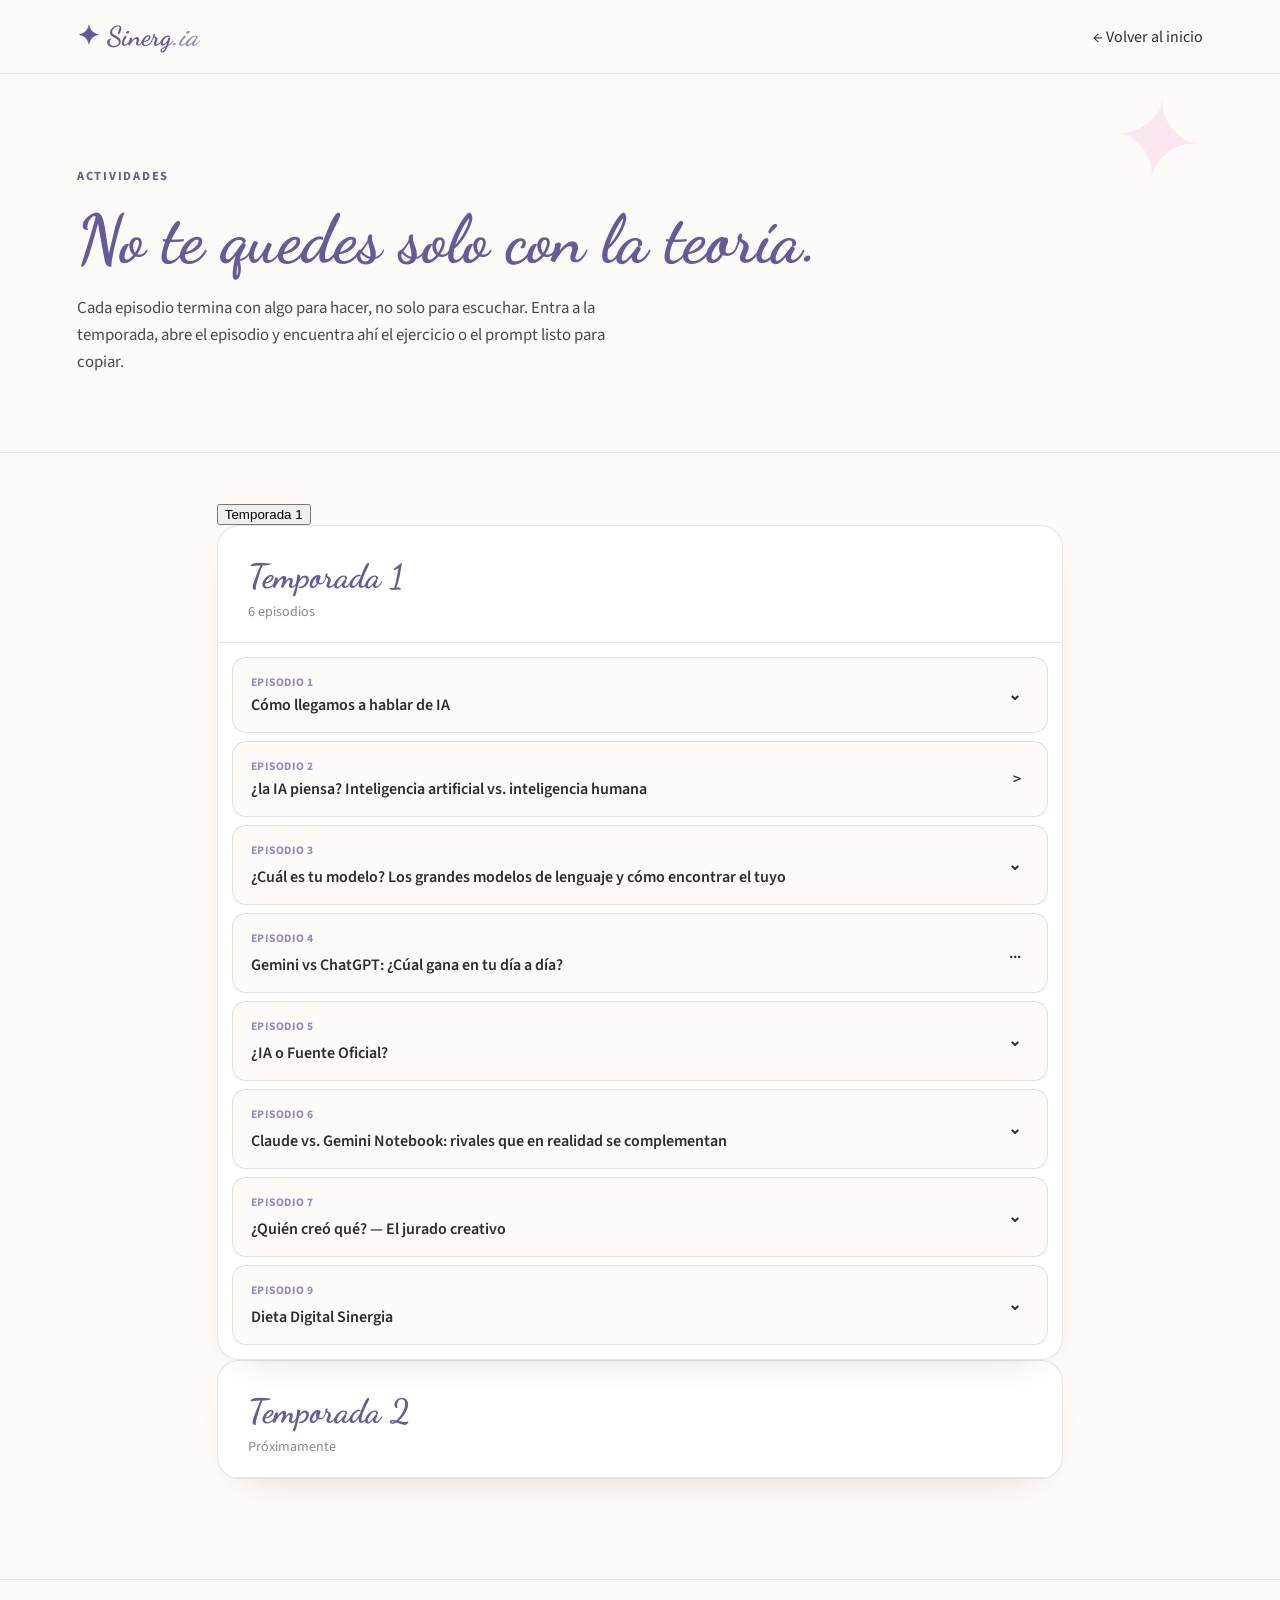
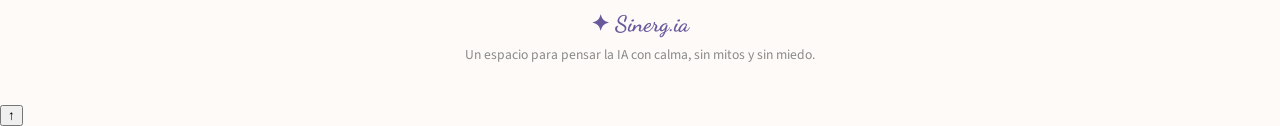
==== commit a2151117: "Traspaso EP9 A pag Principal" ====
--- a/actividades/index.html
+++ b/actividades/index.html
@@ -20,6 +20,7 @@
   <link rel="stylesheet" href="/css/assets.css">
   <link rel="stylesheet" href="/css/game.css">
   <link rel="stylesheet" href="/css/ep7style.css">
+  <link rel="stylesheet" href="/css/ep9style.css">
 </head>
 
 <body>
@@ -593,6 +594,264 @@
 
               </div>
             </div>
+          </li>
+
+          <!-- Episodio T1E9 -->
+          <li class="episode-item" data-release="2026-08-20T17:00:00-03:00">
+            <button class="episode-toggle" onclick="toggleEpisode(this)">
+              <div class="ep-header-info">
+                <div class="ep-title-row">
+                  <span class="ep-num">Episodio 9</span>
+                </div>
+                <div>
+                  <span class="ep-name">Dieta Digital Sinergia</span>
+                </div>
+                <div class="release-subtitle">
+                  Se desbloquea el <span class="release-date-text">...</span>
+                </div>
+              </div>
+              <span class="chev badge-status">...</span>
+            </button>
+
+            <div class="episode-body">
+              <div class="episode-inner">
+
+                <div id="sinergia-dieta-digital">
+
+                  <!-- ================= BARRA DE PROGRESO ================= -->
+                  <div class="sdd-progress-wrap" id="sdd-progress-wrap">
+                    <span class="sdd-progress-label" id="sdd-progress-label">Pregunta 1 de 5</span>
+                    <div class="sdd-progress-track">
+                      <div class="sdd-progress-fill" id="sdd-progress-fill"></div>
+                    </div>
+                  </div>
+
+                  <!-- ================= PANTALLA INICIAL ================= -->
+                  <section class="sdd-screen sdd-active" id="sdd-screen-intro">
+                    <span class="sdd-eyebrow">Episodio 9 · Actividad SINERG.ia</span>
+                    <h1 class="sdd-title sdd-serif">Diseña tu dieta digital <span class="sdd-accent">✦</span></h1>
+                    <p class="sdd-body">Tu feed también se alimenta.<br><br>
+                      Elige qué quieres ver más, qué quieres reducir y recibe un plan personalizado de 3 días para darle
+                      mejores señales a tu algoritmo.</p>
+                    <div class="sdd-form" id="sdd-form">
+                      <div class="sdd-field">
+                        <label for="sdd-name">Nombre</label>
+                        <input type="text" id="sdd-name" autocomplete="name" maxlength="60"
+                          aria-describedby="sdd-name-err">
+                        <p class="sdd-error" id="sdd-name-err" aria-live="polite"></p>
+                      </div>
+                      <div class="sdd-field">
+                        <label for="sdd-country">País</label>
+                        <select id="sdd-country" autocomplete="country-name" aria-describedby="sdd-country-err">
+                          <option value="">Selecciona tu país</option>
+                          <option>Argentina</option>
+                          <option>Bolivia</option>
+                          <option>Brasil</option>
+                          <option>Chile</option>
+                          <option>Colombia</option>
+                          <option>Costa Rica</option>
+                          <option>Cuba</option>
+                          <option>Ecuador</option>
+                          <option>El Salvador</option>
+                          <option>España</option>
+                          <option>Estados Unidos</option>
+                          <option>Guatemala</option>
+                          <option>Honduras</option>
+                          <option>México</option>
+                          <option>Nicaragua</option>
+                          <option>Panamá</option>
+                          <option>Paraguay</option>
+                          <option>Perú</option>
+                          <option>Puerto Rico</option>
+                          <option>República Dominicana</option>
+                          <option>Uruguay</option>
+                          <option>Venezuela</option>
+                          <option>Otro país</option>
+                        </select>
+                        <p class="sdd-error" id="sdd-country-err" aria-live="polite"></p>
+                      </div>
+                      <div class="sdd-field">
+                        <label for="sdd-email">Correo electrónico</label>
+                        <input type="email" id="sdd-email" autocomplete="email" inputmode="email" maxlength="120"
+                          aria-describedby="sdd-email-err">
+                        <p class="sdd-error" id="sdd-email-err" aria-live="polite"></p>
+                      </div>
+                      <div class="sdd-hp" aria-hidden="true">
+                        <label for="sdd-website">Dejar este campo vacío</label>
+                        <input type="text" id="sdd-website" tabindex="-1" autocomplete="off">
+                      </div>
+                      <div>
+                        <div class="sdd-consent">
+                          <input type="checkbox" id="sdd-consent" aria-describedby="sdd-consent-err">
+                          <label for="sdd-consent">Acepto que SINERG.ia guarde mi nombre, país y correo para contactarme
+                            sobre esta y otras actividades.<span id="sdd-privacy-slot"></span></label>
+                        </div>
+                        <p class="sdd-error" id="sdd-consent-err" aria-live="polite"></p>
+                      </div>
+                    </div>
+                    <div class="sdd-btn-row">
+                      <button type="button" class="sdd-btn-primary" id="sdd-start-btn">Crear mi dieta digital</button>
+                    </div>
+                  </section>
+
+                  <!-- ================= PREGUNTA 1 — MÁS ================= -->
+                  <section class="sdd-screen" id="sdd-screen-q1" aria-labelledby="sdd-q1-title">
+                    <h2 class="sdd-title sdd-serif" id="sdd-q1-title" style="font-size:1.4rem;">¿Qué quieres ver <span
+                        class="sdd-accent">MÁS</span> en tu feed?</h2>
+                    <p class="sdd-small">Elige exactamente 3.</p>
+                    <span class="sdd-counter" id="sdd-q1-counter">0/3</span>
+                    <div class="sdd-options" id="sdd-q1-options" role="group"
+                      aria-label="Opciones: qué quieres ver más"></div>
+                    <div class="sdd-btn-row">
+                      <button type="button" class="sdd-btn-text" data-back="sdd-screen-intro">Atrás</button>
+                      <button type="button" class="sdd-btn-primary" id="sdd-q1-next" disabled>Siguiente</button>
+                    </div>
+                  </section>
+
+                  <!-- ================= PREGUNTA 2 — MENOS ================= -->
+                  <section class="sdd-screen" id="sdd-screen-q2" aria-labelledby="sdd-q2-title">
+                    <h2 class="sdd-title sdd-serif" id="sdd-q2-title" style="font-size:1.4rem;">¿Qué quieres ver <span
+                        class="sdd-accent">MENOS</span>?</h2>
+                    <p class="sdd-small">Elige exactamente 3 cosas que hoy ocupan más espacio del que quisieras.</p>
+                    <span class="sdd-counter" id="sdd-q2-counter">0/3</span>
+                    <div class="sdd-options" id="sdd-q2-options" role="group"
+                      aria-label="Opciones: qué quieres ver menos"></div>
+                    <div class="sdd-btn-row">
+                      <button type="button" class="sdd-btn-text" data-back="sdd-screen-q1">Atrás</button>
+                      <button type="button" class="sdd-btn-primary" id="sdd-q2-next" disabled>Siguiente</button>
+                    </div>
+                  </section>
+
+                  <!-- ================= PREGUNTA 3 ================= -->
+                  <section class="sdd-screen" id="sdd-screen-q3" aria-labelledby="sdd-q3-title">
+                    <h2 class="sdd-title sdd-serif" id="sdd-q3-title" style="font-size:1.3rem;">Cuando aparece algo que
+                      NO quieres seguir viendo… ¿qué haces normalmente?</h2>
+                    <div class="sdd-options sdd-single-col" id="sdd-q3-options" role="group"
+                      aria-label="Opciones pregunta 3"></div>
+                    <div class="sdd-btn-row">
+                      <button type="button" class="sdd-btn-text" data-back="sdd-screen-q2">Atrás</button>
+                      <button type="button" class="sdd-btn-primary" id="sdd-q3-next" disabled>Siguiente</button>
+                    </div>
+                  </section>
+
+                  <!-- ================= PREGUNTA 4 ================= -->
+                  <section class="sdd-screen" id="sdd-screen-q4" aria-labelledby="sdd-q4-title">
+                    <h2 class="sdd-title sdd-serif" id="sdd-q4-title" style="font-size:1.3rem;">¿Qué quieres que te deje
+                      tu feed?</h2>
+                    <div class="sdd-options sdd-single-col" id="sdd-q4-options" role="group"
+                      aria-label="Opciones pregunta 4"></div>
+                    <div class="sdd-btn-row">
+                      <button type="button" class="sdd-btn-text" data-back="sdd-screen-q3">Atrás</button>
+                      <button type="button" class="sdd-btn-primary" id="sdd-q4-next" disabled>Siguiente</button>
+                    </div>
+                  </section>
+
+                  <!-- ================= PREGUNTA 5 ================= -->
+                  <section class="sdd-screen" id="sdd-screen-q5" aria-labelledby="sdd-q5-title">
+                    <h2 class="sdd-title sdd-serif" id="sdd-q5-title" style="font-size:1.3rem;">¿Dónde quieres hacer el
+                      experimento?</h2>
+                    <div class="sdd-options sdd-single-col" id="sdd-q5-options" role="group"
+                      aria-label="Opciones pregunta 5"></div>
+                    <div class="sdd-btn-row">
+                      <button type="button" class="sdd-btn-text" data-back="sdd-screen-q4">Atrás</button>
+                      <button type="button" class="sdd-btn-primary" id="sdd-q5-next" disabled>Ver mi dieta
+                        digital</button>
+                    </div>
+                  </section>
+
+                  <!-- ================= RESULTADO ================= -->
+                  <section class="sdd-screen" id="sdd-screen-result" aria-labelledby="sdd-result-title">
+                    <span class="sdd-eyebrow">Tu resultado</span>
+                    <h1 class="sdd-title sdd-serif" id="sdd-result-title">Tu dieta digital <span
+                        class="sdd-accent">✦</span></h1>
+                    <p class="sdd-for" id="sdd-result-for"></p>
+                    <p class="sdd-body" id="sdd-result-objetivo" style="font-weight:700;"></p>
+
+                    <div class="sdd-result-card">
+                      <h3>Quiero más</h3>
+                      <ul class="sdd-tag-list sdd-mas" id="sdd-tags-mas"></ul>
+                    </div>
+                    <div class="sdd-result-card">
+                      <h3>Quiero menos</h3>
+                      <ul class="sdd-tag-list sdd-menos" id="sdd-tags-menos"></ul>
+                    </div>
+                    <div class="sdd-result-card">
+                      <h3>Plataforma del experimento</h3>
+                      <p class="sdd-body" id="sdd-tag-plataforma" style="margin:0;"></p>
+                    </div>
+
+                    <h2 class="sdd-title sdd-serif" style="font-size:1.3rem;">Tu plan personalizado de 3 días</h2>
+
+                    <div class="sdd-day-card">
+                      <h3>Día 1 — Limpia 🔎</h3>
+                      <p id="sdd-day1-text"></p>
+                    </div>
+                    <div class="sdd-day-card">
+                      <h3>Día 2 — Alimenta 🌱</h3>
+                      <p id="sdd-day2-intro"></p>
+                      <ul>
+                        <li>Busca directamente uno de esos temas.</li>
+                        <li>Sigue una cuenta que realmente te aporte.</li>
+                        <li>Guarda una publicación útil.</li>
+                        <li>Mira completo contenido que genuinamente te interese.</li>
+                        <li>Comparte algo porque realmente te sirvió.</li>
+                      </ul>
+                      <p>La idea no es engañar al algoritmo. Es darle señales más conscientes sobre lo que sí quieres
+                        encontrar.</p>
+                    </div>
+                    <div class="sdd-day-card">
+                      <h3>Día 3 — Compara ✦</h3>
+                      <p id="sdd-day3-text"></p>
+                      <p>¿Apareció más contenido relacionado con lo que elegiste? ¿Apareció menos de algún tema que
+                        querías reducir? ¿Tu feed se siente más útil, interesante o simplemente diferente?</p>
+                      <p>No buscamos demostrar que todo cambió mágicamente en tres días. Buscamos que empieces a notar
+                        algo mucho más importante: tu comportamiento también participa en lo que terminas viendo.</p>
+                    </div>
+
+                    <div class="sdd-challenge" id="sdd-challenge-box"></div>
+
+                    <div class="sdd-compare">
+                      <h3>Antes vs. después</h3>
+                      <div class="sdd-vs-row">
+                        <div class="sdd-vs-day"><b>Día 1</b>Observa tus primeros 10 contenidos.</div>
+                        <div class="sdd-vs-day"><b>Día 3</b>Vuelve a mirar tus primeros 10 contenidos.</div>
+                      </div>
+                      <ul>
+                        <li>¿Qué apareció más?</li>
+                        <li>¿Qué apareció menos?</li>
+                        <li>¿Qué te sorprendió?</li>
+                      </ul>
+                    </div>
+
+                    <div class="sdd-final-phrase">
+                      <p class="sdd-serif">Tu algoritmo aprende de lo que consumes.<br>Alimenta también aquello que
+                        quieres que crezca.</p>
+                      <span class="sdd-script">✦ La IA no nos reemplaza. Nos potencia.</span>
+                    </div>
+
+                    <div class="sdd-download-card">
+                      <h3 class="sdd-serif">Guarda tu dieta digital ✦</h3>
+                      <p class="sdd-small">Descarga tu plan personalizado como imagen (JPG) para tenerlo a la mano
+                        durante tus 3 días.</p>
+                      <button type="button" class="sdd-btn-primary sdd-btn-accent" id="sdd-download-btn">Descargar mi
+                        dieta digital (JPG)</button>
+                      <p class="sdd-small" id="sdd-download-status" role="status" aria-live="polite"></p>
+                      <div id="sdd-preview-wrap" style="display:none;">
+                        <img class="sdd-preview" id="sdd-preview" alt="Vista previa de tu dieta digital en imagen">
+                      </div>
+                    </div>
+
+                    <div class="sdd-btn-row">
+                      <button type="button" class="sdd-btn-primary" id="sdd-restart-btn">Volver a hacer la
+                        actividad</button>
+                      <a href="https://lasinergia.com.co/actividades/" class="sdd-btn-text" id="sdd-more-link">Ver más
+                        actividades</a>
+                    </div>
+                  </section>
+
+                </div>
+
+              </div>
           </li>
           <!-- ========== fin Temporada 1 ========== -->
 
@@ -860,6 +1119,7 @@
   <button id="scrollTopBtn" class="scroll-top-btn" aria-label="Volver arriba">↑</button>
   <script src="/js/script.js"></script>
   <script src="/js/ep7script.js"></script>
+  <script src="/js/ep9script.js"></script>
   <script src="/js/habilitarCopy.js"></script>
 </body>
 
--- a/css/ep9style.css
+++ b/css/ep9style.css
@@ -0,0 +1,374 @@
+    @import url('https://fonts.googleapis.com/css2?family=Dancing+Script:wght@600&family=Source+Sans+3:wght@400;600;700&family=Source+Serif+4:wght@600;700&display=swap');
+    #sinergia-dieta-digital {
+      --sdd-cream:#FBF5EF; --sdd-purple:#665A9C; --sdd-lilac:#928AC2;
+      --sdd-pink:#F7C4E9; --sdd-blush:#FBDAD2; --sdd-dark:#2D2D2D;
+      --sdd-white:#FFFFFF;
+      box-sizing: border-box;
+      max-width: 640px;
+      margin: 2rem auto;
+      background: var(--sdd-cream);
+      border-radius: 28px;
+      padding: 1.75rem 1.25rem 2.25rem;
+      font-family: 'Source Sans 3', 'Source Sans Pro', -apple-system, BlinkMacSystemFont, 'Segoe UI', sans-serif;
+      color: var(--sdd-dark);
+      box-shadow: 0 10px 40px rgba(102,90,156,0.12);
+      position: relative;
+      overflow: hidden;
+    }
+    #sinergia-dieta-digital *, #sinergia-dieta-digital *::before, #sinergia-dieta-digital *::after {
+      box-sizing: border-box;
+    }
+    #sinergia-dieta-digital .sdd-serif {
+      font-family: 'Source Serif 4', Georgia, 'Times New Roman', serif;
+    }
+    #sinergia-dieta-digital .sdd-script {
+      font-family: 'Dancing Script', cursive;
+    }
+    #sinergia-dieta-digital .sdd-eyebrow {
+      font-size: 0.72rem;
+      letter-spacing: 0.14em;
+      text-transform: uppercase;
+      color: var(--sdd-purple);
+      font-weight: 700;
+      margin-bottom: 0.5rem;
+      display: block;
+    }
+    #sinergia-dieta-digital h1.sdd-title {
+      font-size: clamp(1.5rem, 5vw, 2.1rem);
+      line-height: 1.15;
+      margin: 0 0 0.85rem;
+      color: var(--sdd-dark);
+    }
+    #sinergia-dieta-digital .sdd-accent { color: var(--sdd-purple); }
+    #sinergia-dieta-digital p.sdd-body {
+      font-size: 1rem;
+      line-height: 1.55;
+      margin: 0 0 1rem;
+      color: #4a4a4a;
+    }
+    #sinergia-dieta-digital .sdd-small {
+      font-size: 0.85rem;
+      color: #6a6a6a;
+      margin: 0 0 0.9rem;
+    }
+
+    /* progreso */
+    #sinergia-dieta-digital .sdd-progress-wrap {
+      display: none;
+      align-items: center;
+      gap: 0.75rem;
+      margin-bottom: 1.25rem;
+    }
+    #sinergia-dieta-digital .sdd-progress-wrap.sdd-show { display: flex; }
+    #sinergia-dieta-digital .sdd-progress-label {
+      font-size: 0.78rem;
+      font-weight: 700;
+      color: var(--sdd-purple);
+      white-space: nowrap;
+    }
+    #sinergia-dieta-digital .sdd-progress-track {
+      flex: 1;
+      height: 7px;
+      background: var(--sdd-blush);
+      border-radius: 999px;
+      overflow: hidden;
+    }
+    #sinergia-dieta-digital .sdd-progress-fill {
+      height: 100%;
+      background: linear-gradient(90deg, var(--sdd-purple), var(--sdd-lilac));
+      border-radius: 999px;
+      width: 0%;
+      transition: width 0.35s ease;
+    }
+
+    /* pantallas */
+    #sinergia-dieta-digital .sdd-screen { display: none; }
+    #sinergia-dieta-digital .sdd-screen.sdd-active {
+      display: block;
+      animation: sdd-fade 0.35s ease;
+    }
+    @keyframes sdd-fade {
+      from { opacity: 0; transform: translateY(6px); }
+      to { opacity: 1; transform: translateY(0); }
+    }
+
+    /* contador de selección */
+    #sinergia-dieta-digital .sdd-counter {
+      display: inline-block;
+      background: var(--sdd-white);
+      border: 1px solid var(--sdd-lilac);
+      color: var(--sdd-purple);
+      font-weight: 700;
+      font-size: 0.82rem;
+      padding: 0.25rem 0.7rem;
+      border-radius: 999px;
+      margin-bottom: 1rem;
+    }
+
+    /* grid de opciones */
+    #sinergia-dieta-digital .sdd-options {
+      display: grid;
+      grid-template-columns: 1fr 1fr;
+      gap: 0.65rem;
+      margin-bottom: 1.5rem;
+    }
+    #sinergia-dieta-digital .sdd-options.sdd-single-col {
+      grid-template-columns: 1fr;
+    }
+    #sinergia-dieta-digital button.sdd-option {
+      font-family: inherit;
+      font-size: 0.92rem;
+      text-align: left;
+      background: var(--sdd-white);
+      border: 2px solid transparent;
+      border-radius: 16px;
+      padding: 0.8rem 0.9rem;
+      cursor: pointer;
+      display: flex;
+      align-items: center;
+      gap: 0.55rem;
+      line-height: 1.3;
+      color: var(--sdd-dark);
+      transition: transform 0.15s ease, border-color 0.15s ease, background 0.15s ease;
+      position: relative;
+    }
+    #sinergia-dieta-digital button.sdd-option:hover { transform: translateY(-2px); }
+    #sinergia-dieta-digital button.sdd-option:focus-visible {
+      outline: 3px solid var(--sdd-purple);
+      outline-offset: 2px;
+    }
+    #sinergia-dieta-digital button.sdd-option .sdd-emoji {
+      font-size: 1.15rem;
+      flex-shrink: 0;
+    }
+    #sinergia-dieta-digital button.sdd-option[aria-pressed="true"] {
+      background: var(--sdd-pink);
+      border-color: var(--sdd-purple);
+      font-weight: 700;
+    }
+    #sinergia-dieta-digital button.sdd-option[aria-pressed="true"]::after {
+      content: "✓";
+      position: absolute;
+      top: 6px;
+      right: 8px;
+      font-size: 0.85rem;
+      color: var(--sdd-purple);
+      font-weight: 900;
+    }
+    #sinergia-dieta-digital button.sdd-option:disabled {
+      opacity: 0.4;
+      cursor: not-allowed;
+      transform: none;
+    }
+
+    /* botones principales */
+    #sinergia-dieta-digital .sdd-btn-row {
+      display: flex;
+      gap: 0.75rem;
+      align-items: center;
+      flex-wrap: wrap;
+    }
+    #sinergia-dieta-digital button.sdd-btn-primary {
+      font-family: inherit;
+      font-weight: 700;
+      font-size: 0.95rem;
+      background: var(--sdd-dark);
+      color: var(--sdd-cream);
+      border: none;
+      border-radius: 999px;
+      padding: 0.85rem 1.6rem;
+      cursor: pointer;
+      transition: transform 0.15s ease, background 0.15s ease, opacity 0.15s ease;
+    }
+    #sinergia-dieta-digital button.sdd-btn-primary:hover:not(:disabled) {
+      transform: translateY(-2px);
+      background: var(--sdd-purple);
+    }
+    #sinergia-dieta-digital button.sdd-btn-primary:disabled {
+      opacity: 0.35;
+      cursor: not-allowed;
+      transform: none;
+    }
+    #sinergia-dieta-digital button.sdd-btn-text {
+      font-family: inherit;
+      font-weight: 700;
+      font-size: 0.88rem;
+      background: none;
+      border: none;
+      color: var(--sdd-purple);
+      cursor: pointer;
+      padding: 0.6rem 0.3rem;
+      text-decoration: underline;
+    }
+    #sinergia-dieta-digital button.sdd-btn-text:focus-visible,
+    #sinergia-dieta-digital button.sdd-btn-primary:focus-visible {
+      outline: 3px solid var(--sdd-purple);
+      outline-offset: 2px;
+    }
+
+    /* formulario inicial */
+    #sinergia-dieta-digital .sdd-form { margin: 1.25rem 0 1.5rem; display: grid; gap: 0.95rem; }
+    #sinergia-dieta-digital .sdd-field label {
+      display: block; font-size: 0.85rem; font-weight: 700; color: var(--sdd-purple); margin: 0 0 0.3rem;
+    }
+    #sinergia-dieta-digital .sdd-field input[type="text"],
+    #sinergia-dieta-digital .sdd-field input[type="email"],
+    #sinergia-dieta-digital .sdd-field select {
+      display: block; width: 100%; min-height: 48px; margin: 0;
+      font-family: inherit; font-size: 1rem; line-height: 1.3; color: var(--sdd-dark);
+      padding: 0.75rem 0.9rem; background: var(--sdd-white);
+      border: 2px solid var(--sdd-lilac); border-radius: 14px; box-shadow: none;
+    }
+    #sinergia-dieta-digital .sdd-field input:focus-visible,
+    #sinergia-dieta-digital .sdd-field select:focus-visible,
+    #sinergia-dieta-digital .sdd-consent input:focus-visible {
+      outline: 3px solid var(--sdd-purple); outline-offset: 2px; border-color: var(--sdd-purple);
+    }
+    #sinergia-dieta-digital .sdd-field input[aria-invalid="true"],
+    #sinergia-dieta-digital .sdd-field select[aria-invalid="true"] { border-color: #B3261E; }
+    #sinergia-dieta-digital .sdd-error {
+      margin: 0.35rem 0 0; font-size: 0.82rem; font-weight: 700; color: #B3261E; line-height: 1.35;
+    }
+    #sinergia-dieta-digital .sdd-error:empty { display: none; }
+    #sinergia-dieta-digital .sdd-error:not(:empty)::before { content: "⚠ "; }
+    #sinergia-dieta-digital .sdd-consent {
+      display: flex; gap: 0.65rem; align-items: flex-start;
+      font-size: 0.85rem; line-height: 1.45; color: #4a4a4a;
+    }
+    #sinergia-dieta-digital .sdd-consent input[type="checkbox"] {
+      flex-shrink: 0; width: 22px; height: 22px; margin: 0.1rem 0 0; accent-color: var(--sdd-purple);
+    }
+    #sinergia-dieta-digital .sdd-consent label { margin: 0; font-weight: 400; color: inherit; cursor: pointer; }
+    #sinergia-dieta-digital .sdd-consent a { color: var(--sdd-purple); text-decoration: underline; }
+    #sinergia-dieta-digital .sdd-hp {
+      position: absolute; left: -9999px; top: auto; width: 1px; height: 1px; overflow: hidden;
+    }
+    #sinergia-dieta-digital .sdd-for {
+      font-family: 'Dancing Script', 'Brush Script MT', cursive;
+      font-size: 1.7rem; line-height: 1.2; color: var(--sdd-purple); margin: 0 0 0.7rem;
+    }
+    #sinergia-dieta-digital .sdd-for:empty { display: none; }
+
+    /* descarga JPG */
+    #sinergia-dieta-digital button.sdd-btn-primary.sdd-btn-accent { background: var(--sdd-purple); }
+    #sinergia-dieta-digital button.sdd-btn-primary.sdd-btn-accent:hover:not(:disabled) { background: var(--sdd-dark); }
+    #sinergia-dieta-digital .sdd-download-card {
+      background: var(--sdd-white);
+      border: 2px dashed var(--sdd-lilac);
+      border-radius: 20px;
+      padding: 1.2rem 1.1rem;
+      margin-bottom: 1.1rem;
+    }
+    #sinergia-dieta-digital .sdd-download-card h3 { margin: 0 0 0.4rem; font-size: 1.1rem; color: var(--sdd-dark); }
+    #sinergia-dieta-digital .sdd-download-card .sdd-small { margin: 0 0 0.9rem; }
+    #sinergia-dieta-digital .sdd-download-card .sdd-small#sdd-download-status { margin: 0.7rem 0 0; color: var(--sdd-purple); font-weight: 600; }
+    #sinergia-dieta-digital .sdd-download-card .sdd-small#sdd-download-status:empty { display: none; }
+    #sinergia-dieta-digital img.sdd-preview {
+      display: block;
+      width: 100%;
+      height: auto;
+      border-radius: 14px;
+      margin-top: 0.9rem;
+      box-shadow: 0 6px 24px rgba(102,90,156,0.18);
+    }
+
+    /* resultado */
+    #sinergia-dieta-digital .sdd-result-card {
+      background: var(--sdd-white);
+      border-radius: 20px;
+      padding: 1.2rem 1.1rem;
+      margin-bottom: 1.1rem;
+    }
+    #sinergia-dieta-digital .sdd-result-card h3 {
+      margin: 0 0 0.6rem;
+      font-size: 1.05rem;
+      color: var(--sdd-purple);
+    }
+    #sinergia-dieta-digital .sdd-tag-list {
+      display: flex;
+      flex-wrap: wrap;
+      gap: 0.4rem;
+      margin: 0;
+      padding: 0;
+      list-style: none;
+    }
+    #sinergia-dieta-digital .sdd-tag-list li {
+      background: var(--sdd-blush);
+      border-radius: 999px;
+      padding: 0.3rem 0.75rem;
+      font-size: 0.85rem;
+      font-weight: 600;
+    }
+    #sinergia-dieta-digital .sdd-tag-list.sdd-menos li { background: var(--sdd-lilac); color: var(--sdd-white); }
+    #sinergia-dieta-digital .sdd-day-card {
+      background: var(--sdd-white);
+      border-left: 5px solid var(--sdd-purple);
+      border-radius: 14px;
+      padding: 1.1rem 1.1rem;
+      margin-bottom: 1rem;
+    }
+    #sinergia-dieta-digital .sdd-day-card h3 {
+      margin: 0 0 0.5rem;
+      font-size: 1.05rem;
+    }
+    #sinergia-dieta-digital .sdd-day-card p { margin: 0 0 0.5rem; font-size: 0.95rem; line-height: 1.55; }
+    #sinergia-dieta-digital .sdd-day-card ul { margin: 0.3rem 0 0.5rem 1.1rem; padding: 0; font-size: 0.95rem; line-height: 1.6; }
+    #sinergia-dieta-digital .sdd-challenge {
+      background: var(--sdd-pink);
+      border-radius: 16px;
+      padding: 1rem 1.1rem;
+      margin-bottom: 1.1rem;
+      font-size: 0.95rem;
+      line-height: 1.55;
+    }
+    #sinergia-dieta-digital .sdd-challenge strong { display: block; margin-bottom: 0.35rem; font-size: 1rem; }
+    #sinergia-dieta-digital .sdd-compare {
+      background: var(--sdd-white);
+      border-radius: 16px;
+      padding: 1.1rem;
+      margin-bottom: 1.1rem;
+    }
+    #sinergia-dieta-digital .sdd-compare h3 { margin: 0 0 0.6rem; font-size: 1.05rem; }
+    #sinergia-dieta-digital .sdd-compare .sdd-vs-row { display: flex; gap: 0.6rem; margin-bottom: 0.6rem; flex-wrap: wrap; }
+    #sinergia-dieta-digital .sdd-compare .sdd-vs-day {
+      flex: 1;
+      min-width: 130px;
+      background: var(--sdd-cream);
+      border-radius: 12px;
+      padding: 0.6rem 0.75rem;
+      font-size: 0.88rem;
+    }
+    #sinergia-dieta-digital .sdd-compare .sdd-vs-day b { display: block; color: var(--sdd-purple); margin-bottom: 0.2rem; }
+    #sinergia-dieta-digital .sdd-compare ul { margin: 0.4rem 0 0 1.1rem; padding: 0; font-size: 0.9rem; line-height: 1.6; color: #4a4a4a; }
+    #sinergia-dieta-digital .sdd-final-phrase {
+      text-align: center;
+      padding: 1.4rem 1rem;
+      background: var(--sdd-dark);
+      color: var(--sdd-cream);
+      border-radius: 18px;
+      margin-bottom: 1.1rem;
+    }
+    #sinergia-dieta-digital .sdd-final-phrase p.sdd-serif {
+      font-size: 1.15rem;
+      line-height: 1.4;
+      margin: 0 0 0.6rem;
+    }
+    #sinergia-dieta-digital .sdd-final-phrase .sdd-script {
+      font-size: 1.3rem;
+      color: var(--sdd-pink);
+    }
+
+    /* mobile */
+    @media (max-width: 420px) {
+      #sinergia-dieta-digital .sdd-options { grid-template-columns: 1fr; }
+      #sinergia-dieta-digital { padding: 1.4rem 1rem 1.8rem; border-radius: 20px; }
+      #sinergia-dieta-digital button.sdd-btn-primary { width: 100%; text-align: center; }
+    }
+
+    /* accesibilidad: respeta reduce motion */
+    @media (prefers-reduced-motion: reduce) {
+      #sinergia-dieta-digital *, #sinergia-dieta-digital *::before, #sinergia-dieta-digital *::after {
+        animation: none !important;
+        transition: none !important;
+      }
+    }
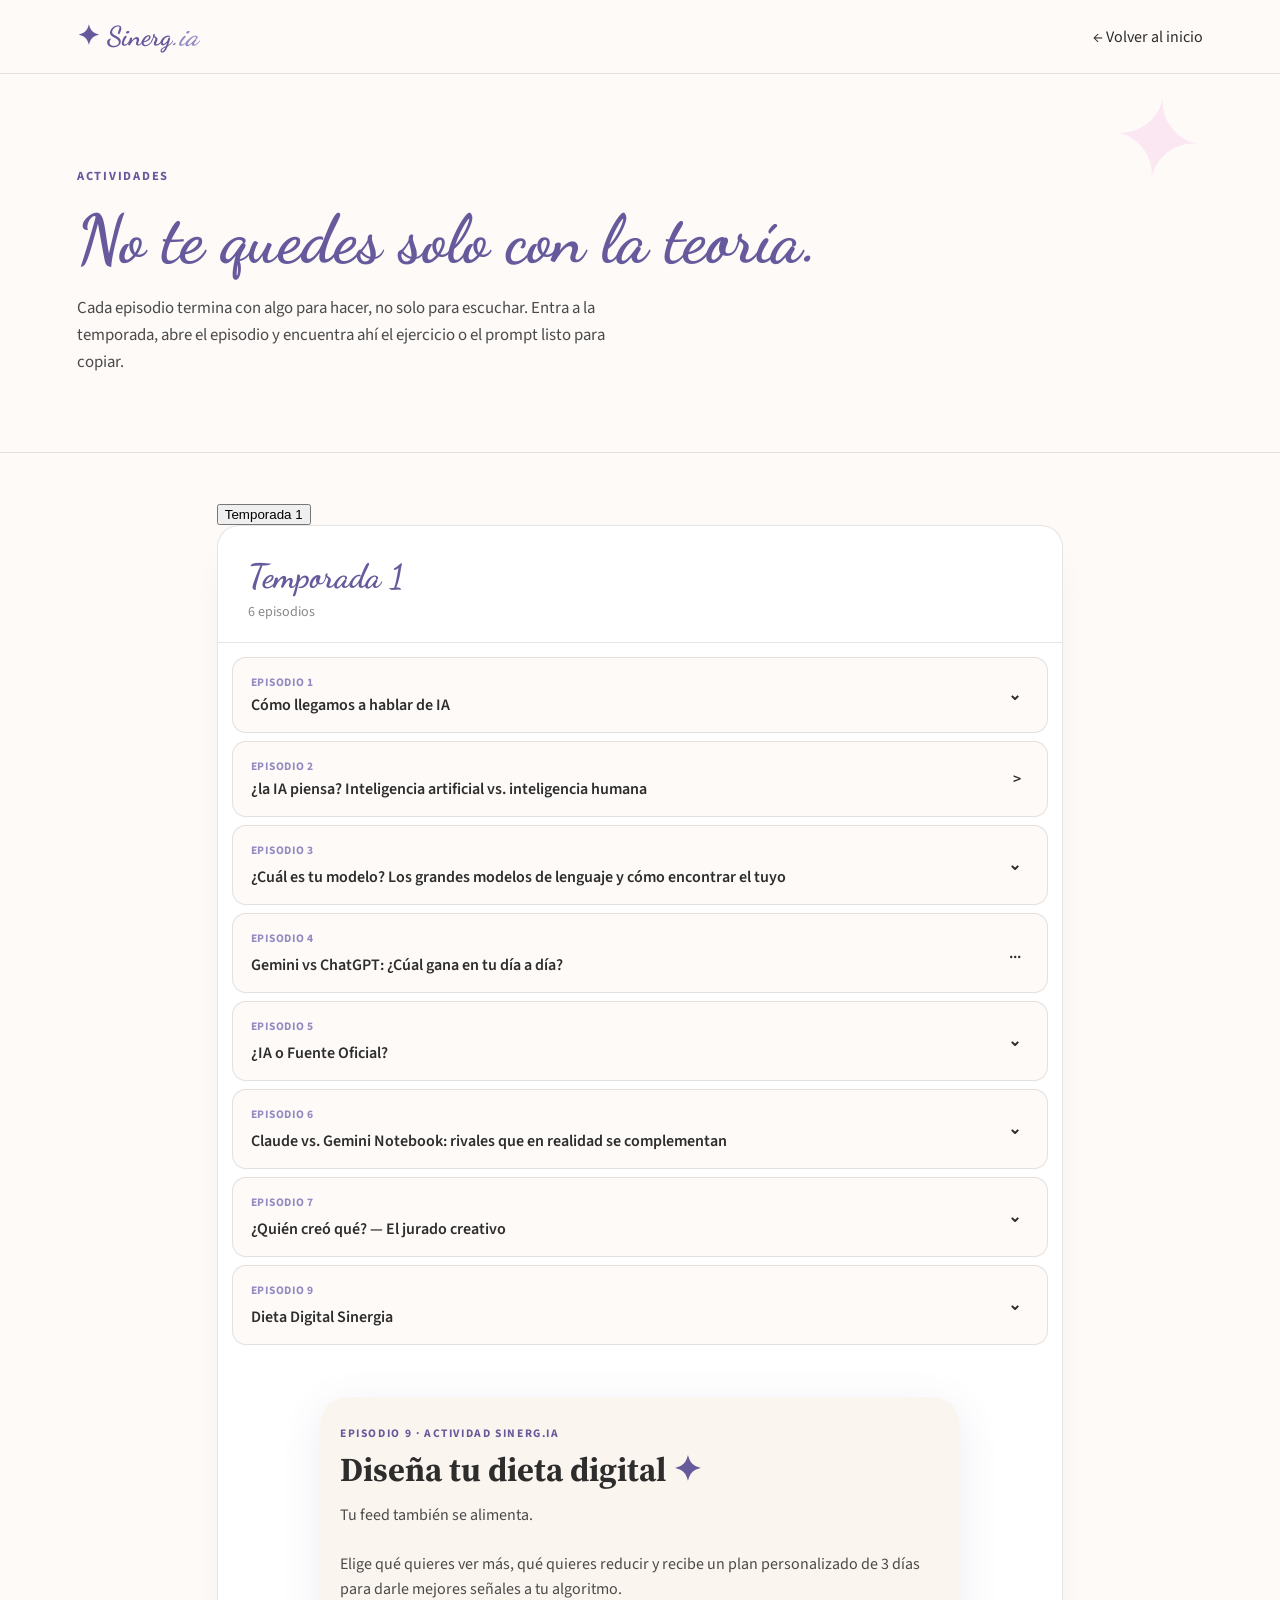
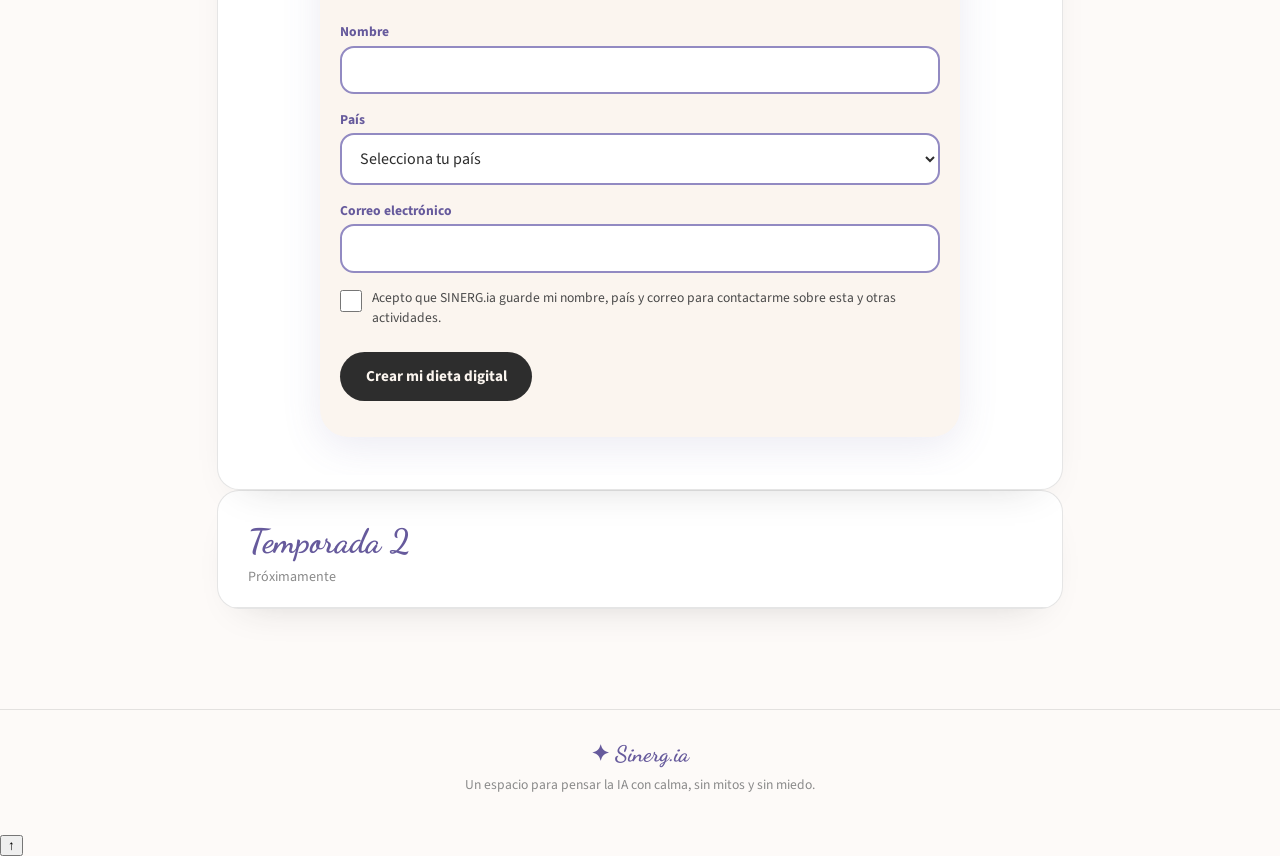
==== commit aff9cb4c: "Fix EP9 + Form" ====
--- a/actividades/index.html
+++ b/actividades/index.html
@@ -850,8 +850,8 @@
                   </section>
 
                 </div>
-
               </div>
+            </div>
           </li>
           <!-- ========== fin Temporada 1 ========== -->
 
@@ -879,6 +879,7 @@
 
   <script src="/js/script.js"></script>
   <script src="/js/game.js"></script>
+  <script src="/js/ep9script.js"></script>
   <script>
     document.addEventListener("DOMContentLoaded", () => {
       // Inicialización Episodio 4
